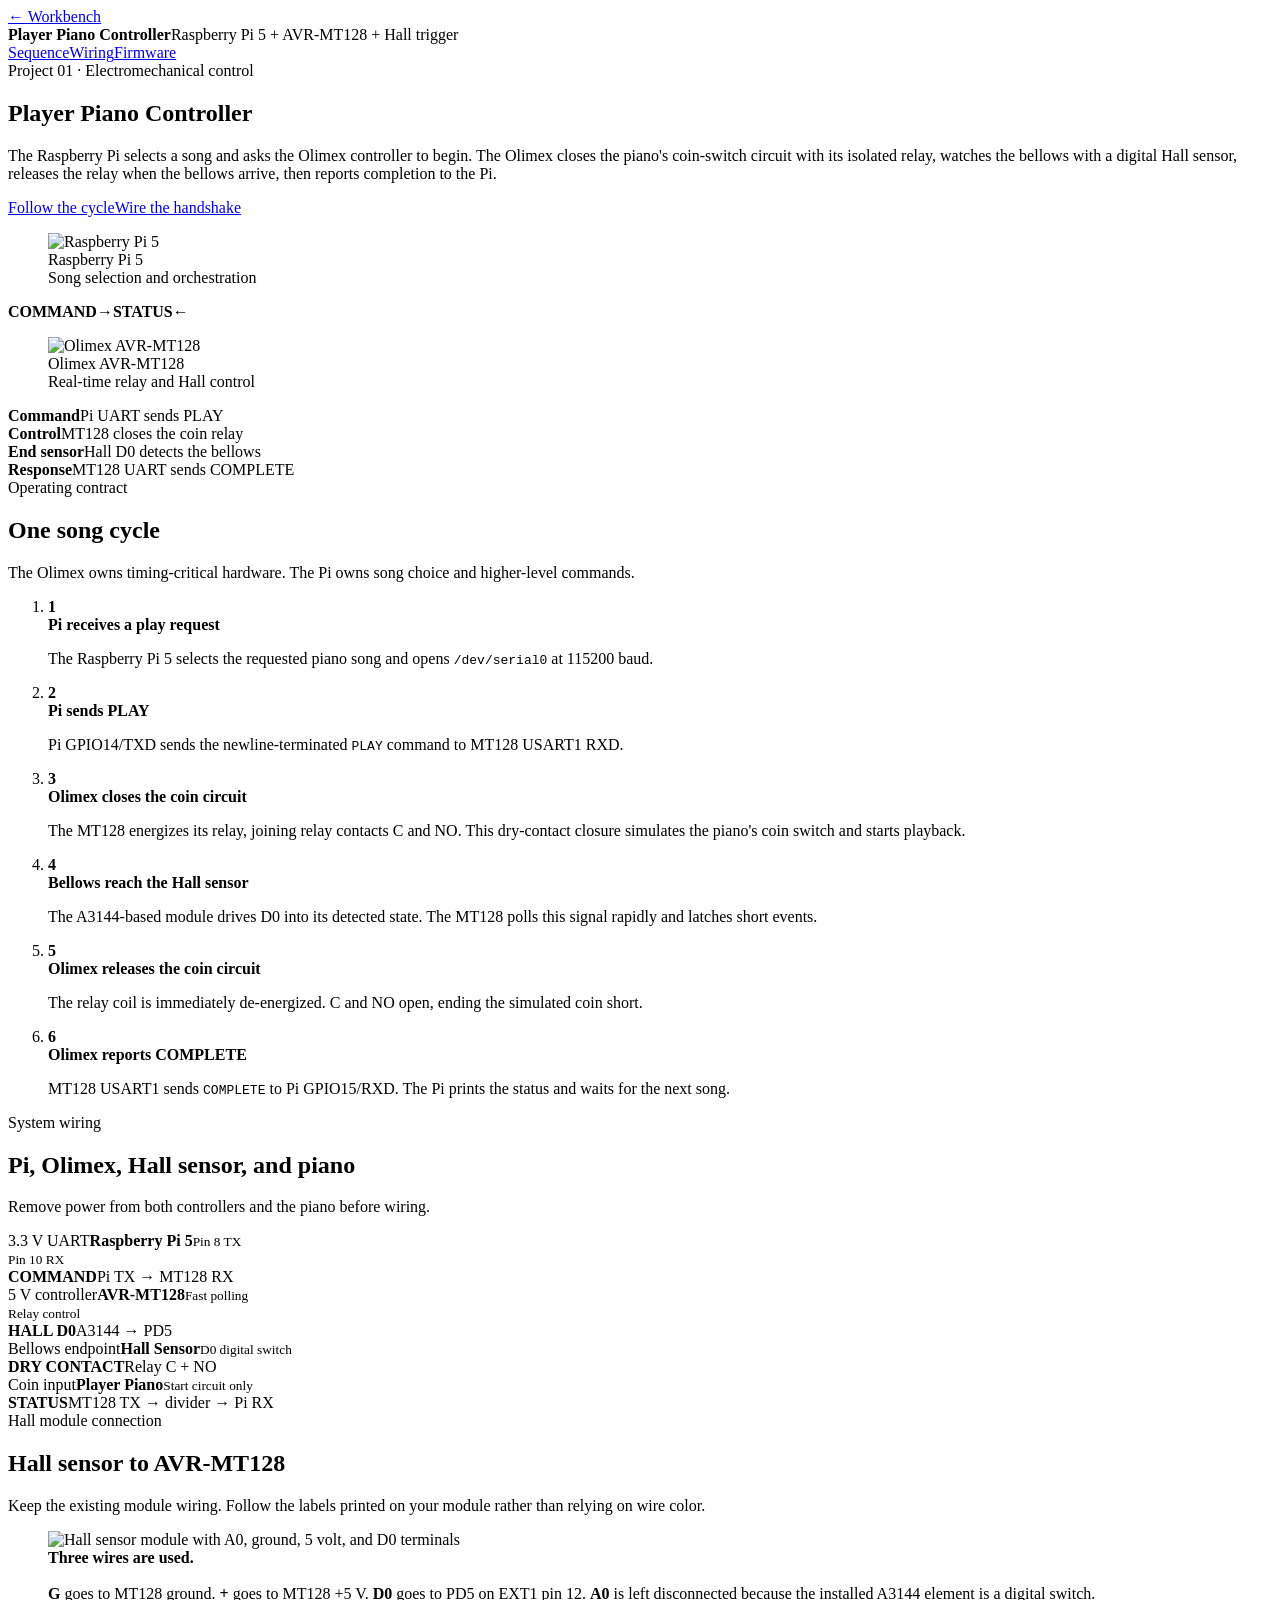
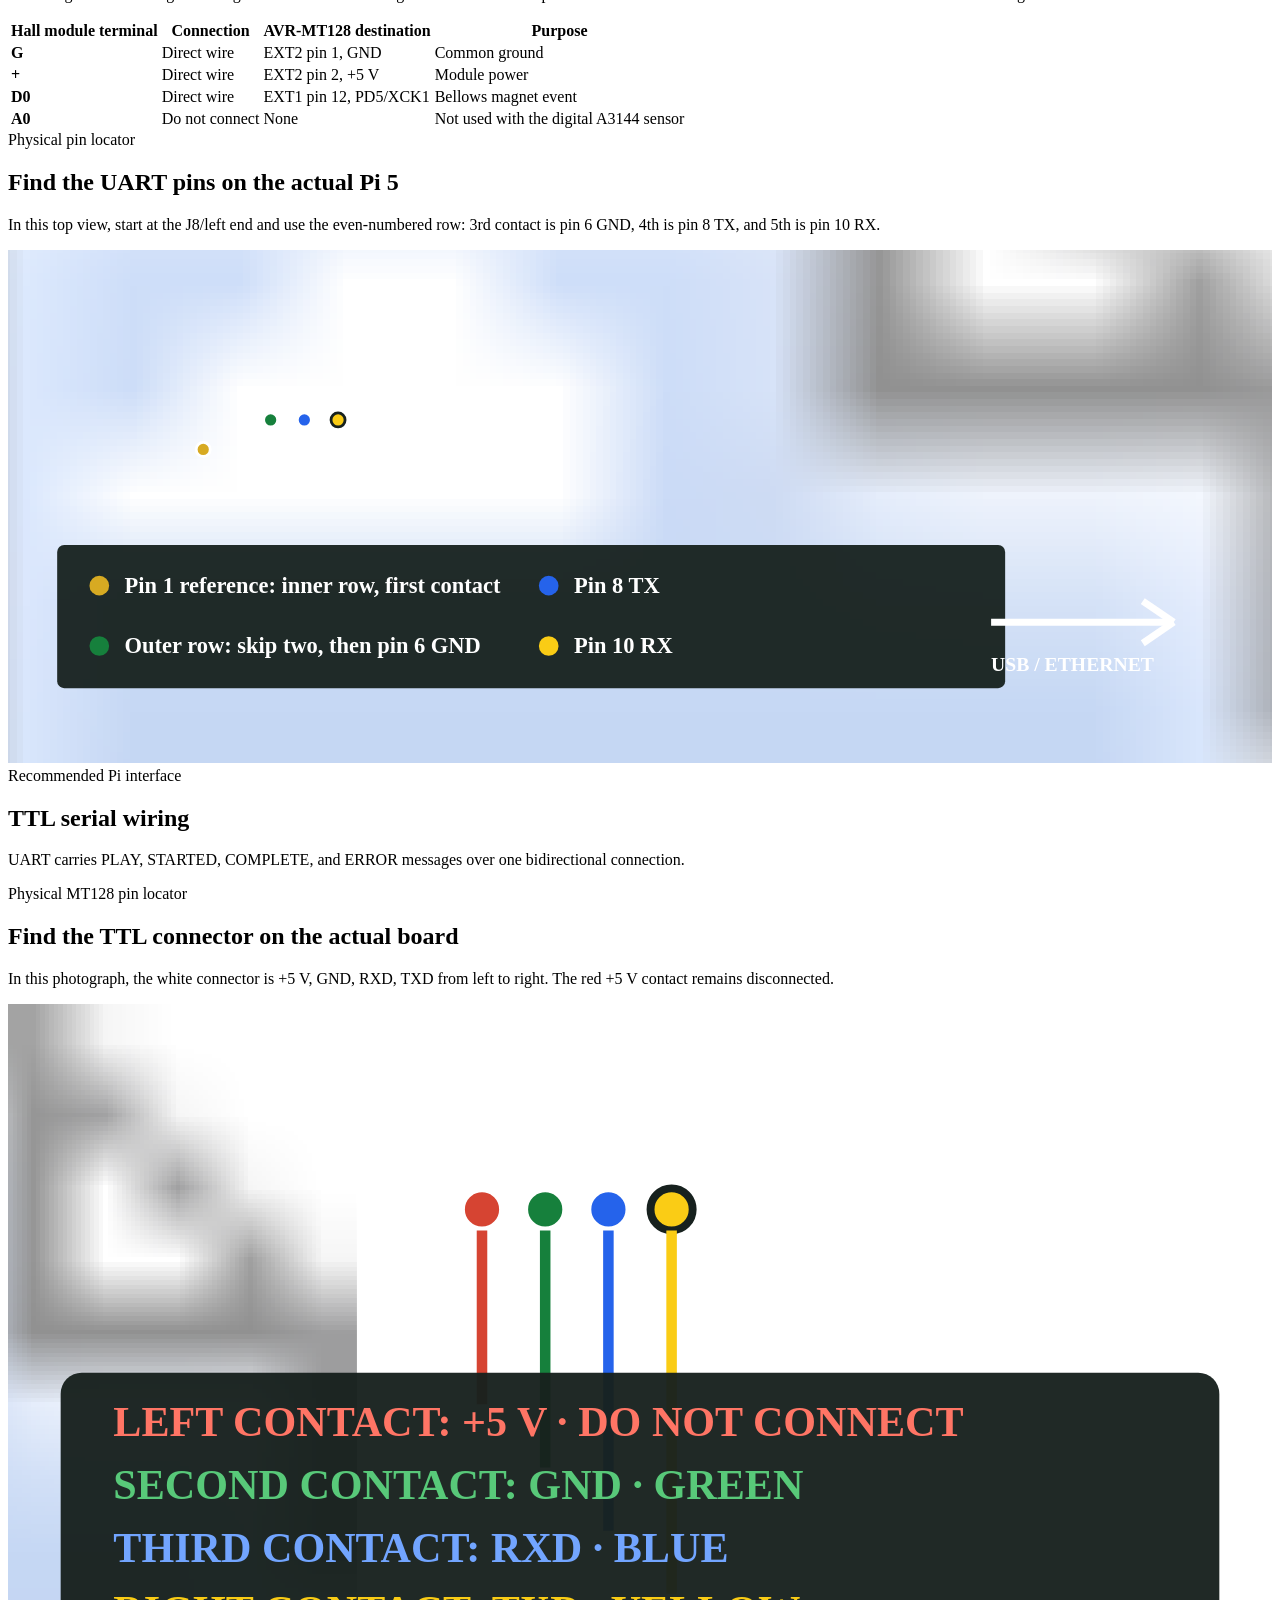
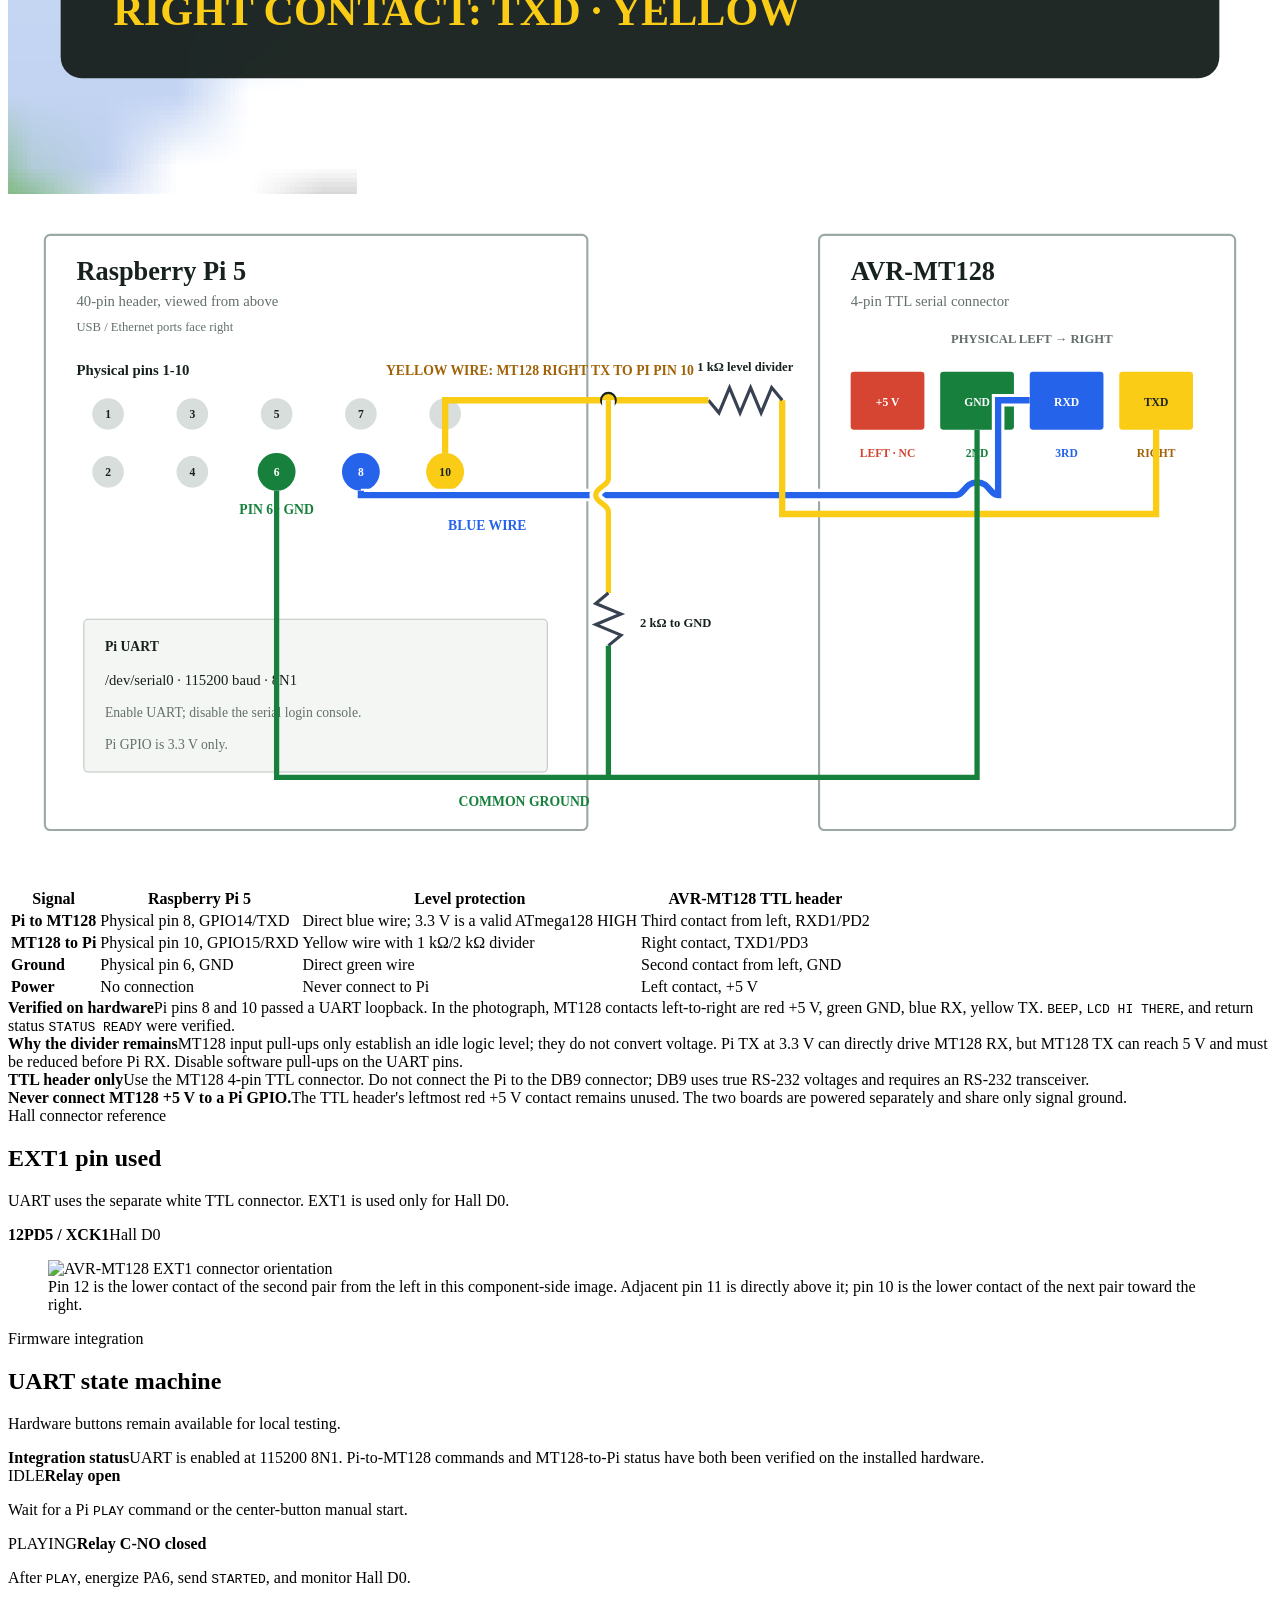
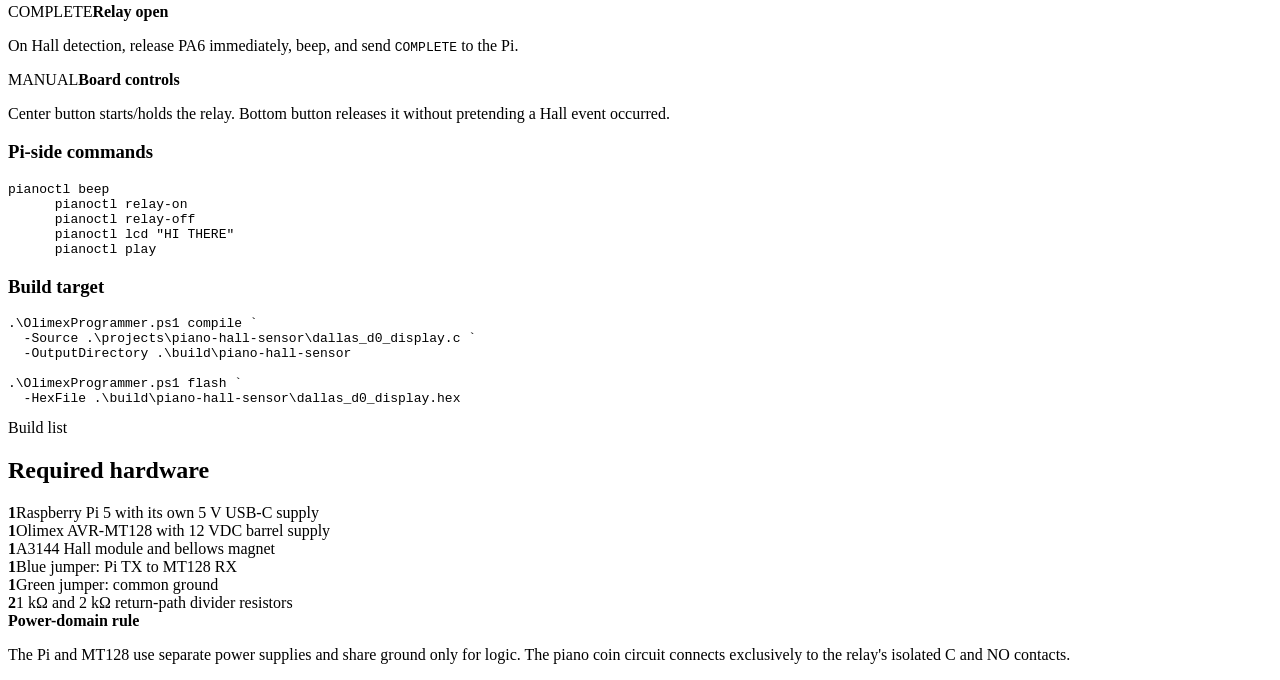
==== web-ide/static/projects/player-piano-controller.html @ 9b322528 "Initial player piano controller release" ====
<!doctype html>
<html lang="en">
<head>
  <meta charset="utf-8">
  <meta name="viewport" content="width=device-width, initial-scale=1">
  <title>Player Piano Controller</title>
  <link rel="stylesheet" href="/projects/project.css">
  <link rel="stylesheet" href="/projects/player-piano-controller.css">
</head>
<body>
  <header class="project-bar">
    <a href="/">&larr; Workbench</a>
    <div><strong>Player Piano Controller</strong><span>Raspberry Pi 5 + AVR-MT128 + Hall trigger</span></div>
    <nav><a href="#sequence">Sequence</a><a href="#wiring">Wiring</a><a href="#firmware">Firmware</a></nav>
  </header>

  <main>
    <section class="controller-hero">
      <div class="hero-copy">
        <span class="eyebrow">Project 01 &middot; Electromechanical control</span>
        <h1>Player Piano Controller</h1>
        <p>The Raspberry Pi selects a song and asks the Olimex controller to begin. The Olimex closes the piano's coin-switch circuit with its isolated relay, watches the bellows with a digital Hall sensor, releases the relay when the bellows arrive, then reports completion to the Pi.</p>
        <div class="hero-actions"><a href="#sequence">Follow the cycle</a><a href="#wiring">Wire the handshake</a></div>
      </div>
      <div class="hero-hardware">
        <figure><img src="/images/projects/piano-hall-sensor/raspberry-pi-5.png" alt="Raspberry Pi 5"><figcaption>Raspberry Pi 5<br><span>Song selection and orchestration</span></figcaption></figure>
        <div class="handoff"><b>COMMAND</b><span>&rarr;</span><b>STATUS</b><span>&larr;</span></div>
        <figure><img src="/images/avr-mt128-rear.jpg" alt="Olimex AVR-MT128"><figcaption>Olimex AVR-MT128<br><span>Real-time relay and Hall control</span></figcaption></figure>
      </div>
    </section>

    <section class="project-summary">
      <div><strong>Command</strong><span>Pi UART sends PLAY</span></div>
      <div><strong>Control</strong><span>MT128 closes the coin relay</span></div>
      <div><strong>End sensor</strong><span>Hall D0 detects the bellows</span></div>
      <div><strong>Response</strong><span>MT128 UART sends COMPLETE</span></div>
    </section>

    <section class="project-section" id="sequence">
      <div class="section-heading"><div><span class="eyebrow">Operating contract</span><h2>One song cycle</h2></div><p>The Olimex owns timing-critical hardware. The Pi owns song choice and higher-level commands.</p></div>
      <ol class="system-sequence">
        <li><b>1</b><div><strong>Pi receives a play request</strong><p>The Raspberry Pi 5 selects the requested piano song and opens <code>/dev/serial0</code> at 115200 baud.</p></div></li>
        <li><b>2</b><div><strong>Pi sends PLAY</strong><p>Pi GPIO14/TXD sends the newline-terminated <code>PLAY</code> command to MT128 USART1 RXD.</p></div></li>
        <li><b>3</b><div><strong>Olimex closes the coin circuit</strong><p>The MT128 energizes its relay, joining relay contacts C and NO. This dry-contact closure simulates the piano's coin switch and starts playback.</p></div></li>
        <li><b>4</b><div><strong>Bellows reach the Hall sensor</strong><p>The A3144-based module drives D0 into its detected state. The MT128 polls this signal rapidly and latches short events.</p></div></li>
        <li><b>5</b><div><strong>Olimex releases the coin circuit</strong><p>The relay coil is immediately de-energized. C and NO open, ending the simulated coin short.</p></div></li>
        <li><b>6</b><div><strong>Olimex reports COMPLETE</strong><p>MT128 USART1 sends <code>COMPLETE</code> to Pi GPIO15/RXD. The Pi prints the status and waits for the next song.</p></div></li>
      </ol>
    </section>

    <section class="project-section" id="wiring">
      <div class="section-heading"><div><span class="eyebrow">System wiring</span><h2>Pi, Olimex, Hall sensor, and piano</h2></div><p>Remove power from both controllers and the piano before wiring.</p></div>
      <div class="control-diagram" role="img" aria-label="Player piano controller signal flow">
        <div class="device pi"><span>3.3 V UART</span><strong>Raspberry Pi 5</strong><small>Pin 8 TX<br>Pin 10 RX</small></div>
        <div class="signal forward"><b>COMMAND</b><span>Pi TX &rarr; MT128 RX</span></div>
        <div class="device mt"><span>5 V controller</span><strong>AVR-MT128</strong><small>Fast polling<br>Relay control</small></div>
        <div class="signal sensor"><b>HALL D0</b><span>A3144 &rarr; PD5</span></div>
        <div class="device hall"><span>Bellows endpoint</span><strong>Hall Sensor</strong><small>D0 digital switch</small></div>
        <div class="signal relay"><b>DRY CONTACT</b><span>Relay C + NO</span></div>
        <div class="device piano"><span>Coin input</span><strong>Player Piano</strong><small>Start circuit only</small></div>
        <div class="signal return"><b>STATUS</b><span>MT128 TX &rarr; divider &rarr; Pi RX</span></div>
      </div>

      <div class="section-heading hall-wiring-heading"><div><span class="eyebrow">Hall module connection</span><h2>Hall sensor to AVR-MT128</h2></div><p>Keep the existing module wiring. Follow the labels printed on your module rather than relying on wire color.</p></div>
      <figure class="ext1-reference hall-reference">
        <img src="/images/ky-024.png" alt="Hall sensor module with A0, ground, 5 volt, and D0 terminals">
        <figcaption><strong>Three wires are used.</strong><br><br><b>G</b> goes to MT128 ground. <b>+</b> goes to MT128 +5 V. <b>D0</b> goes to PD5 on EXT1 pin 12. <b>A0</b> is left disconnected because the installed A3144 element is a digital switch.</figcaption>
      </figure>

      <div class="wiring-table hall-wiring-table">
        <table>
          <thead><tr><th>Hall module terminal</th><th>Connection</th><th>AVR-MT128 destination</th><th>Purpose</th></tr></thead>
          <tbody>
            <tr><td><strong>G</strong></td><td>Direct wire</td><td>EXT2 pin 1, GND</td><td>Common ground</td></tr>
            <tr><td><strong>+</strong></td><td>Direct wire</td><td>EXT2 pin 2, +5 V</td><td>Module power</td></tr>
            <tr><td><strong>D0</strong></td><td>Direct wire</td><td>EXT1 pin 12, PD5/XCK1</td><td>Bellows magnet event</td></tr>
            <tr><td><strong>A0</strong></td><td>Do not connect</td><td>None</td><td>Not used with the digital A3144 sensor</td></tr>
          </tbody>
        </table>
      </div>

      <div class="section-heading"><div><span class="eyebrow">Physical pin locator</span><h2>Find the UART pins on the actual Pi 5</h2></div><p>In this top view, start at the J8/left end and use the even-numbered row: 3rd contact is pin 6 GND, 4th is pin 8 TX, and 5th is pin 10 RX.</p></div>
      <div class="schematic-wrap pi-photo-locator">
        <svg viewBox="330 245 900 365" role="img" aria-label="Raspberry Pi 5 photograph with physical GPIO pins 1, 6, 8, and 10 marked">
          <image href="/images/projects/piano-hall-sensor/raspberry-pi-5.png" x="0" y="0" width="1517" height="1215"/>

          <circle cx="469" cy="387" r="5" fill="#d7aa22" stroke="#fff" stroke-width="2"/>
          <circle cx="517" cy="366" r="5" fill="#16803c" stroke="#fff" stroke-width="2"/>
          <circle cx="541" cy="366" r="5" fill="#2563eb" stroke="#fff" stroke-width="2"/>
          <circle cx="565" cy="366" r="5" fill="#facc15" stroke="#17211e" stroke-width="2"/>

          <rect x="365" y="455" width="675" height="102" rx="5" fill="#17211e" fill-opacity=".95"/>
          <circle cx="395" cy="484" r="7" fill="#d7aa22"/><text x="413" y="489" font-size="16" font-weight="700" fill="#fff">Pin 1 reference: inner row, first contact</text>
          <circle cx="395" cy="527" r="7" fill="#16803c"/><text x="413" y="532" font-size="16" font-weight="700" fill="#fff">Outer row: skip two, then pin 6 GND</text>
          <circle cx="715" cy="484" r="7" fill="#2563eb"/><text x="733" y="489" font-size="16" font-weight="700" fill="#fff">Pin 8 TX</text>
          <circle cx="715" cy="527" r="7" fill="#facc15"/><text x="733" y="532" font-size="16" font-weight="700" fill="#fff">Pin 10 RX</text>
          <path d="M1030 510 L1160 510" stroke="#fff" stroke-width="5"/>
          <path d="M1160 510 L1138 495 M1160 510 L1138 525" stroke="#fff" stroke-width="5"/>
          <text x="1030" y="545" font-size="14" font-weight="700" fill="#fff">USB / ETHERNET</text>
        </svg>
      </div>

      <div class="section-heading"><div><span class="eyebrow">Recommended Pi interface</span><h2>TTL serial wiring</h2></div><p>UART carries PLAY, STARTED, COMPLETE, and ERROR messages over one bidirectional connection.</p></div>
      <div class="section-heading"><div><span class="eyebrow">Physical MT128 pin locator</span><h2>Find the TTL connector on the actual board</h2></div><p>In this photograph, the white connector is +5 V, GND, RXD, TXD from left to right. The red +5 V contact remains disconnected.</p></div>
      <div class="schematic-wrap mt128-photo-locator">
        <svg viewBox="300 0 240 150" role="img" aria-label="AVR-MT128 photograph with TTL contacts TXD, GND, RXD, and unused 5 volts marked left to right">
          <image href="/images/avr-mt128-rear.jpg" x="0" y="0" width="540" height="220"/>
          <rect x="370" y="24" width="76" height="34" rx="3" fill="none" stroke="#fff" stroke-width="2"/>

          <circle cx="390" cy="39" r="4" fill="#d64432" stroke="#fff" stroke-width="1.5"/>
          <circle cx="402" cy="39" r="4" fill="#16803c" stroke="#fff" stroke-width="1.5"/>
          <circle cx="414" cy="39" r="4" fill="#2563eb" stroke="#fff" stroke-width="1.5"/>
          <circle cx="426" cy="39" r="4" fill="#facc15" stroke="#17211e" stroke-width="1.5"/>

          <path d="M390 43 L390 76" stroke="#d64432" stroke-width="2"/>
          <path d="M402 43 L402 88" stroke="#16803c" stroke-width="2"/>
          <path d="M414 43 L414 100" stroke="#2563eb" stroke-width="2"/>
          <path d="M426 43 L426 112" stroke="#facc15" stroke-width="2"/>

          <rect x="310" y="70" width="220" height="58" rx="4" fill="#17211e" fill-opacity=".96"/>
          <text x="320" y="82" font-size="8" font-weight="700" fill="#ff7565">LEFT CONTACT: +5 V &middot; DO NOT CONNECT</text>
          <text x="320" y="94" font-size="8" font-weight="700" fill="#58c979">SECOND CONTACT: GND &middot; GREEN</text>
          <text x="320" y="106" font-size="8" font-weight="700" fill="#72a5ff">THIRD CONTACT: RXD &middot; BLUE</text>
          <text x="320" y="118" font-size="8" font-weight="700" fill="#facc15">RIGHT CONTACT: TXD &middot; YELLOW</text>
          <text x="478" y="62" font-size="8" font-weight="700" fill="#fff">ICSP &rarr;</text>
        </svg>
      </div>
      <div class="schematic-wrap ttl-schematic">
        <svg viewBox="0 0 1200 650" role="img" aria-label="Raspberry Pi 5 GPIO header wired to AVR-MT128 TTL serial connector">
          <rect x="35" y="35" width="515" height="565" rx="5" fill="#fff" stroke="#9ca9a2" stroke-width="2"/>
          <text x="65" y="78" font-size="25" font-weight="700" fill="#17211e">Raspberry Pi 5</text>
          <text x="65" y="103" font-size="14" fill="#64706a">40-pin header, viewed from above</text>
          <text x="65" y="126" font-size="12" fill="#64706a">USB / Ethernet ports face right</text>

          <text x="65" y="168" font-size="14" font-weight="700" fill="#17211e">Physical pins 1-10</text>
          <g font-size="11" text-anchor="middle" font-weight="700">
            <circle cx="95" cy="205" r="15" fill="#d8dedb"/><text x="95" y="209" fill="#17211e">1</text>
            <circle cx="175" cy="205" r="15" fill="#d8dedb"/><text x="175" y="209" fill="#17211e">3</text>
            <circle cx="255" cy="205" r="15" fill="#d8dedb"/><text x="255" y="209" fill="#17211e">5</text>
            <circle cx="335" cy="205" r="15" fill="#d8dedb"/><text x="335" y="209" fill="#17211e">7</text>
            <circle cx="415" cy="205" r="15" fill="#d8dedb"/><text x="415" y="209" fill="#17211e">9</text>
            <circle cx="95" cy="260" r="15" fill="#d8dedb"/><text x="95" y="264" fill="#17211e">2</text>
            <circle cx="175" cy="260" r="15" fill="#d8dedb"/><text x="175" y="264" fill="#17211e">4</text>
            <circle cx="255" cy="260" r="18" fill="#16803c"/><text x="255" y="264" fill="#fff">6</text>
            <circle cx="335" cy="260" r="18" fill="#2563eb"/><text x="335" y="264" fill="#fff">8</text>
            <circle cx="415" cy="260" r="18" fill="#facc15"/><text x="415" y="264" fill="#17211e">10</text>
          </g>
          <text x="255" y="300" text-anchor="middle" font-size="13" font-weight="700" fill="#16803c">PIN 6 &middot; GND</text>
          <rect x="72" y="400" width="440" height="145" rx="4" fill="#f4f6f4" stroke="#bdc5bf"/>
          <text x="92" y="430" font-size="13" font-weight="700" fill="#17211e">Pi UART</text>
          <text x="92" y="462" font-size="14" fill="#17211e">/dev/serial0 &middot; 115200 baud &middot; 8N1</text>
          <text x="92" y="493" font-size="13" fill="#64706a">Enable UART; disable the serial login console.</text>
          <text x="92" y="523" font-size="13" fill="#64706a">Pi GPIO is 3.3 V only.</text>

          <rect x="770" y="35" width="395" height="565" rx="5" fill="#fff" stroke="#9ca9a2" stroke-width="2"/>
          <text x="800" y="78" font-size="25" font-weight="700" fill="#17211e">AVR-MT128</text>
          <text x="800" y="103" font-size="14" fill="#64706a">4-pin TTL serial connector</text>
          <text x="972" y="138" text-anchor="middle" font-size="12" font-weight="700" fill="#64706a">PHYSICAL LEFT &rarr; RIGHT</text>
          <g font-size="11" font-weight="700" text-anchor="middle">
            <rect x="800" y="165" width="70" height="55" rx="3" fill="#d64432"/><text x="835" y="197" fill="#fff">+5 V</text>
            <rect x="885" y="165" width="70" height="55" rx="3" fill="#16803c"/><text x="920" y="197" fill="#fff">GND</text>
            <rect x="970" y="165" width="70" height="55" rx="3" fill="#2563eb"/><text x="1005" y="197" fill="#fff">RXD</text>
            <rect x="1055" y="165" width="70" height="55" rx="3" fill="#facc15"/><text x="1090" y="197" fill="#17211e">TXD</text>
            <text x="835" y="246" fill="#d64432">LEFT &middot; NC</text>
            <text x="920" y="246" fill="#16803c">2ND</text>
            <text x="1005" y="246" fill="#2563eb">3RD</text>
            <text x="1090" y="246" fill="#a16207">RIGHT</text>
          </g>

          <path d="M335 278 L335 282 L900 282 C908 282 908 270 920 270 C932 270 932 282 940 282 L940 192 L970 192" fill="none" stroke="#fff" stroke-width="12"/>
          <path d="M335 278 L335 282 L900 282 C908 282 908 270 920 270 C932 270 932 282 940 282 L940 192 L970 192" fill="none" stroke="#2563eb" stroke-width="6"/>
          <text x="455" y="315" text-anchor="middle" font-size="13" font-weight="700" fill="#2563eb">BLUE WIRE</text>

          <path d="M1090 220 L1090 300 L735 300 L735 192" fill="none" stroke="#facc15" stroke-width="6"/>
          <polyline points="735,192 725,180 715,204 705,180 695,204 685,180 675,204 665,192" fill="none" stroke="#374151" stroke-width="3"/>
          <path d="M665 192 L415 192 L415 242" fill="none" stroke="#facc15" stroke-width="6"/>
          <text x="700" y="164" text-anchor="middle" font-size="12" font-weight="700" fill="#17211e">1 k&Omega; level divider</text>
          <text x="505" y="168" text-anchor="middle" font-size="13" font-weight="700" fill="#a16207">YELLOW WIRE: MT128 RIGHT TX TO PI PIN 10</text>
          <circle cx="570" cy="192" r="7" fill="#facc15" stroke="#17211e" stroke-width="2"/>

          <path d="M570 192 L570 266 C570 274 558 274 558 282 C558 290 570 290 570 298 L570 375" fill="none" stroke="#fff" stroke-width="12"/>
          <path d="M570 192 L570 266 C570 274 558 274 558 282 C558 290 570 290 570 298 L570 375" fill="none" stroke="#facc15" stroke-width="5"/>
          <polyline points="570,375 558,385 582,395 558,405 582,415 570,425" fill="none" stroke="#374151" stroke-width="3"/>
          <path d="M570 425 L570 550" fill="none" stroke="#16803c" stroke-width="5"/>
          <text x="600" y="407" font-size="12" font-weight="700" fill="#17211e">2 k&Omega; to GND</text>

          <path d="M255 278 L255 550 L920 550 L920 220" fill="none" stroke="#16803c" stroke-width="5"/>
          <text x="490" y="577" text-anchor="middle" font-size="13" font-weight="700" fill="#16803c">COMMON GROUND</text>
        </svg>
      </div>
      <div class="wiring-table">
        <table>
          <thead><tr><th>Signal</th><th>Raspberry Pi 5</th><th>Level protection</th><th>AVR-MT128 TTL header</th></tr></thead>
          <tbody>
            <tr><td><strong>Pi to MT128</strong></td><td>Physical pin 8, GPIO14/TXD</td><td>Direct blue wire; 3.3 V is a valid ATmega128 HIGH</td><td>Third contact from left, RXD1/PD2</td></tr>
            <tr><td><strong>MT128 to Pi</strong></td><td>Physical pin 10, GPIO15/RXD</td><td>Yellow wire with 1 k&Omega;/2 k&Omega; divider</td><td>Right contact, TXD1/PD3</td></tr>
            <tr><td><strong>Ground</strong></td><td>Physical pin 6, GND</td><td>Direct green wire</td><td>Second contact from left, GND</td></tr>
            <tr><td><strong>Power</strong></td><td>No connection</td><td>Never connect to Pi</td><td>Left contact, +5 V</td></tr>
          </tbody>
        </table>
      </div>
      <div class="safety-band"><strong>Verified on hardware</strong><span>Pi pins 8 and 10 passed a UART loopback. In the photograph, MT128 contacts left-to-right are red +5 V, green GND, blue RX, yellow TX. <code>BEEP</code>, <code>LCD HI THERE</code>, and return status <code>STATUS READY</code> were verified.</span></div>
      <div class="safety-band"><strong>Why the divider remains</strong><span>MT128 input pull-ups only establish an idle logic level; they do not convert voltage. Pi TX at 3.3 V can directly drive MT128 RX, but MT128 TX can reach 5 V and must be reduced before Pi RX. Disable software pull-ups on the UART pins.</span></div>
      <div class="safety-band"><strong>TTL header only</strong><span>Use the MT128 4-pin TTL connector. Do not connect the Pi to the DB9 connector; DB9 uses true RS-232 voltages and requires an RS-232 transceiver.</span></div>

      <div class="safety-band"><strong>Never connect MT128 +5 V to a Pi GPIO.</strong><span>The TTL header's leftmost red +5 V contact remains unused. The two boards are powered separately and share only signal ground.</span></div>
    </section>

    <section class="project-section pin-reference">
      <div class="section-heading"><div><span class="eyebrow">Hall connector reference</span><h2>EXT1 pin used</h2></div><p>UART uses the separate white TTL connector. EXT1 is used only for Hall D0.</p></div>
      <div class="pin-strip">
        <div><b>12</b><strong>PD5 / XCK1</strong><span>Hall D0</span></div>
      </div>
      <figure class="ext1-reference"><img src="/images/projects/piano-hall-sensor/ext1-pin-12.webp?v=3" alt="AVR-MT128 EXT1 connector orientation"><figcaption>Pin 12 is the lower contact of the second pair from the left in this component-side image. Adjacent pin 11 is directly above it; pin 10 is the lower contact of the next pair toward the right.</figcaption></figure>
    </section>

    <section class="project-section" id="firmware">
      <div class="section-heading"><div><span class="eyebrow">Firmware integration</span><h2>UART state machine</h2></div><p>Hardware buttons remain available for local testing.</p></div>
      <div class="safety-band"><strong>Integration status</strong><span>UART is enabled at 115200 8N1. Pi-to-MT128 commands and MT128-to-Pi status have both been verified on the installed hardware.</span></div>
      <div class="state-grid">
        <article><span>IDLE</span><strong>Relay open</strong><p>Wait for a Pi <code>PLAY</code> command or the center-button manual start.</p></article>
        <article><span>PLAYING</span><strong>Relay C-NO closed</strong><p>After <code>PLAY</code>, energize PA6, send <code>STARTED</code>, and monitor Hall D0.</p></article>
        <article><span>COMPLETE</span><strong>Relay open</strong><p>On Hall detection, release PA6 immediately, beep, and send <code>COMPLETE</code> to the Pi.</p></article>
        <article><span>MANUAL</span><strong>Board controls</strong><p>Center button starts/holds the relay. Bottom button releases it without pretending a Hall event occurred.</p></article>
      </div>
      <div class="protocol-code">
        <div><h3>Pi-side commands</h3><pre><code>pianoctl beep
      pianoctl relay-on
      pianoctl relay-off
      pianoctl lcd "HI THERE"
      pianoctl play</code></pre></div>
        <div><h3>Build target</h3><pre><code>.\OlimexProgrammer.ps1 compile `
  -Source .\projects\piano-hall-sensor\dallas_d0_display.c `
  -OutputDirectory .\build\piano-hall-sensor

.\OlimexProgrammer.ps1 flash `
  -HexFile .\build\piano-hall-sensor\dallas_d0_display.hex</code></pre></div>
      </div>
    </section>

    <section class="project-section parts-section">
      <div class="section-heading"><div><span class="eyebrow">Build list</span><h2>Required hardware</h2></div></div>
      <div class="parts-grid">
        <article><b>1</b><span>Raspberry Pi 5 with its own 5 V USB-C supply</span></article>
        <article><b>1</b><span>Olimex AVR-MT128 with 12 VDC barrel supply</span></article>
        <article><b>1</b><span>A3144 Hall module and bellows magnet</span></article>
        <article><b>1</b><span>Blue jumper: Pi TX to MT128 RX</span></article>
        <article><b>1</b><span>Green jumper: common ground</span></article>
        <article><b>2</b><span>1 k&Omega; and 2 k&Omega; return-path divider resistors</span></article>
      </div>
    </section>

    <section class="project-caution"><strong>Power-domain rule</strong><p>The Pi and MT128 use separate power supplies and share ground only for logic. The piano coin circuit connects exclusively to the relay's isolated C and NO contacts.</p></section>
  </main>
</body>
</html>
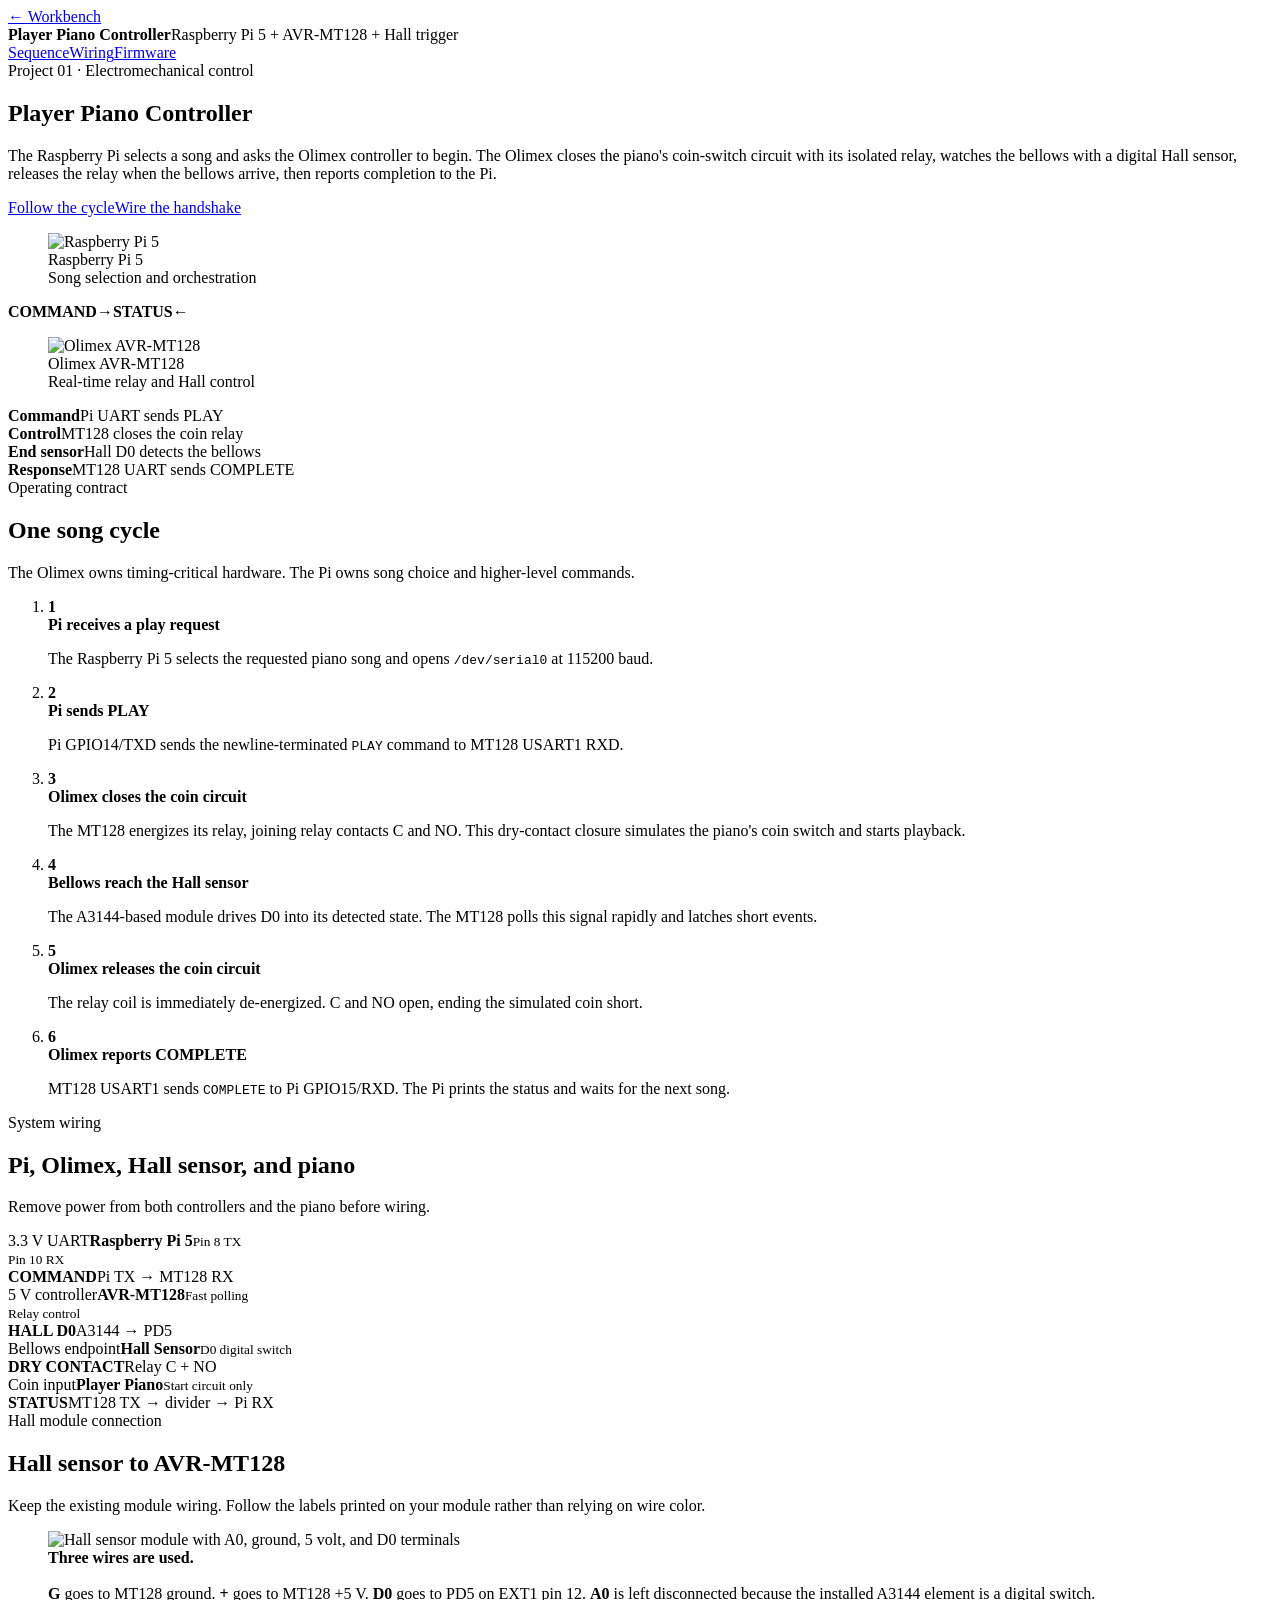
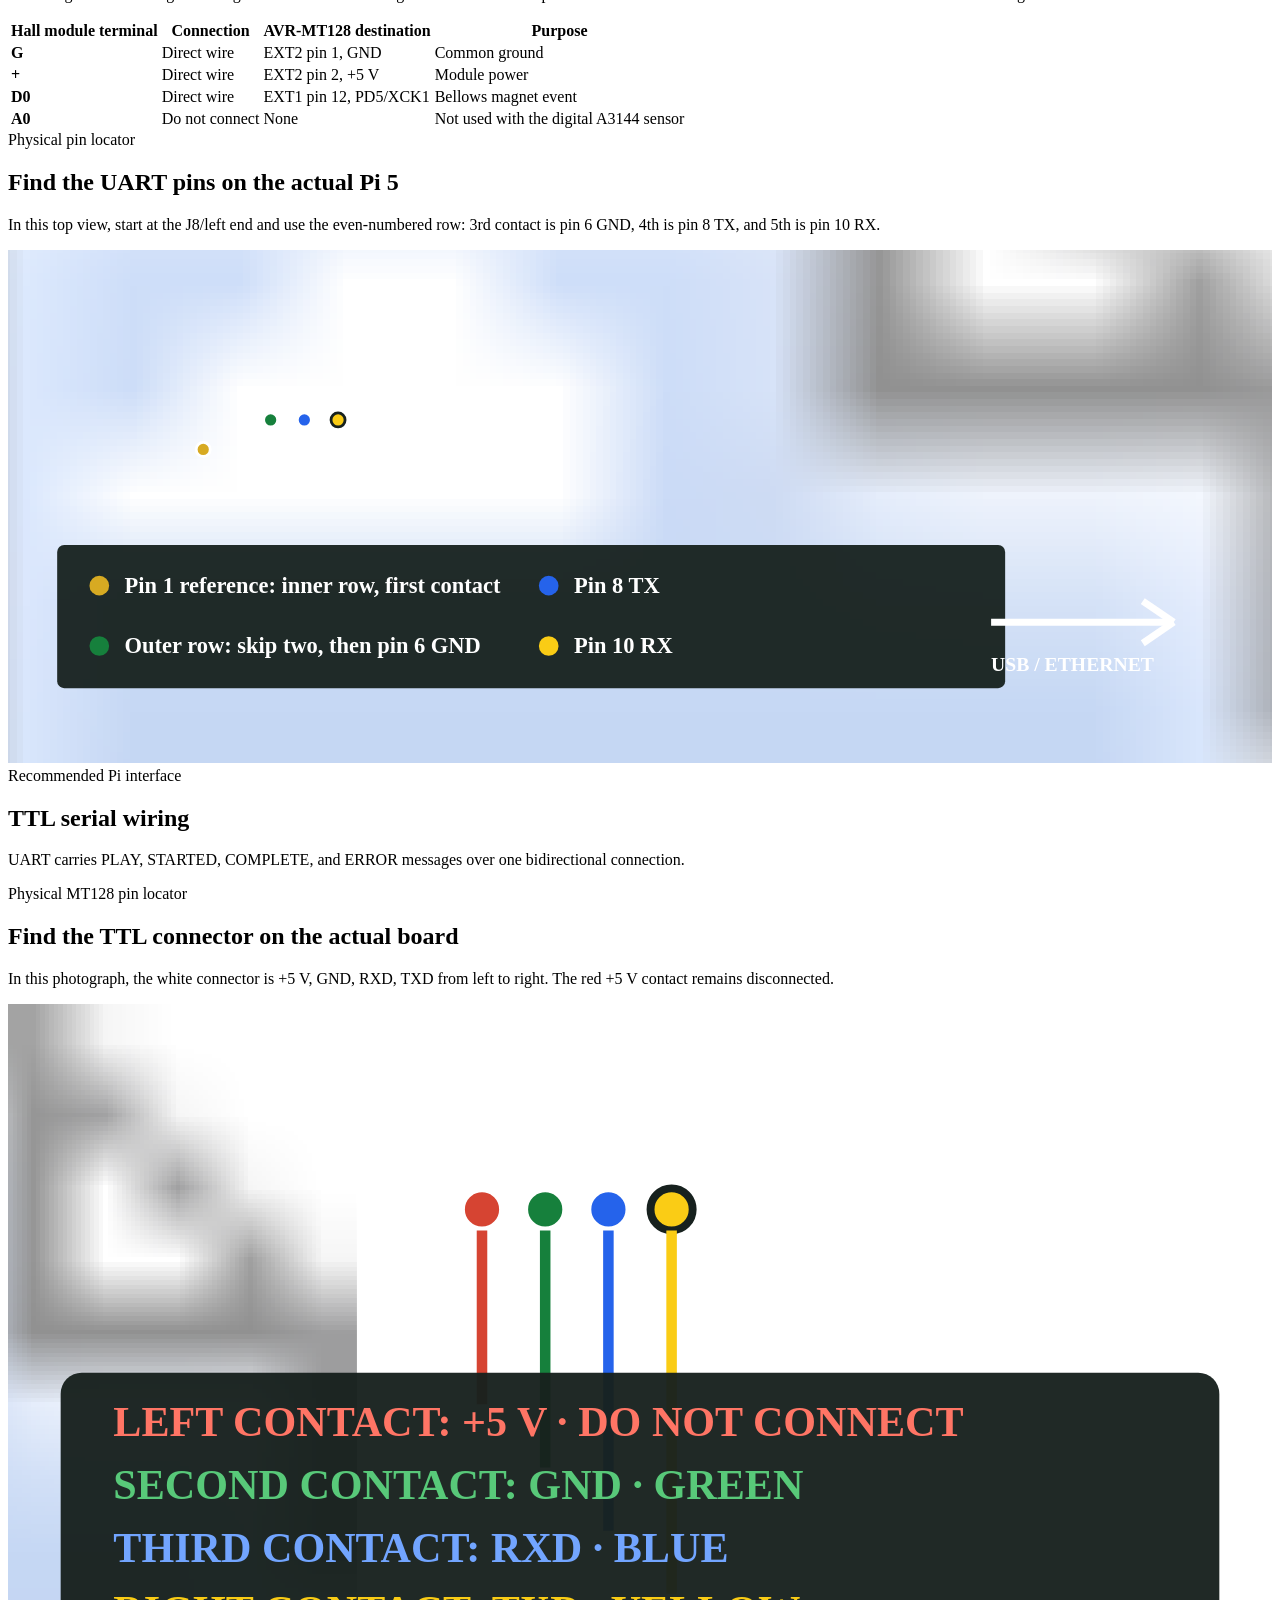
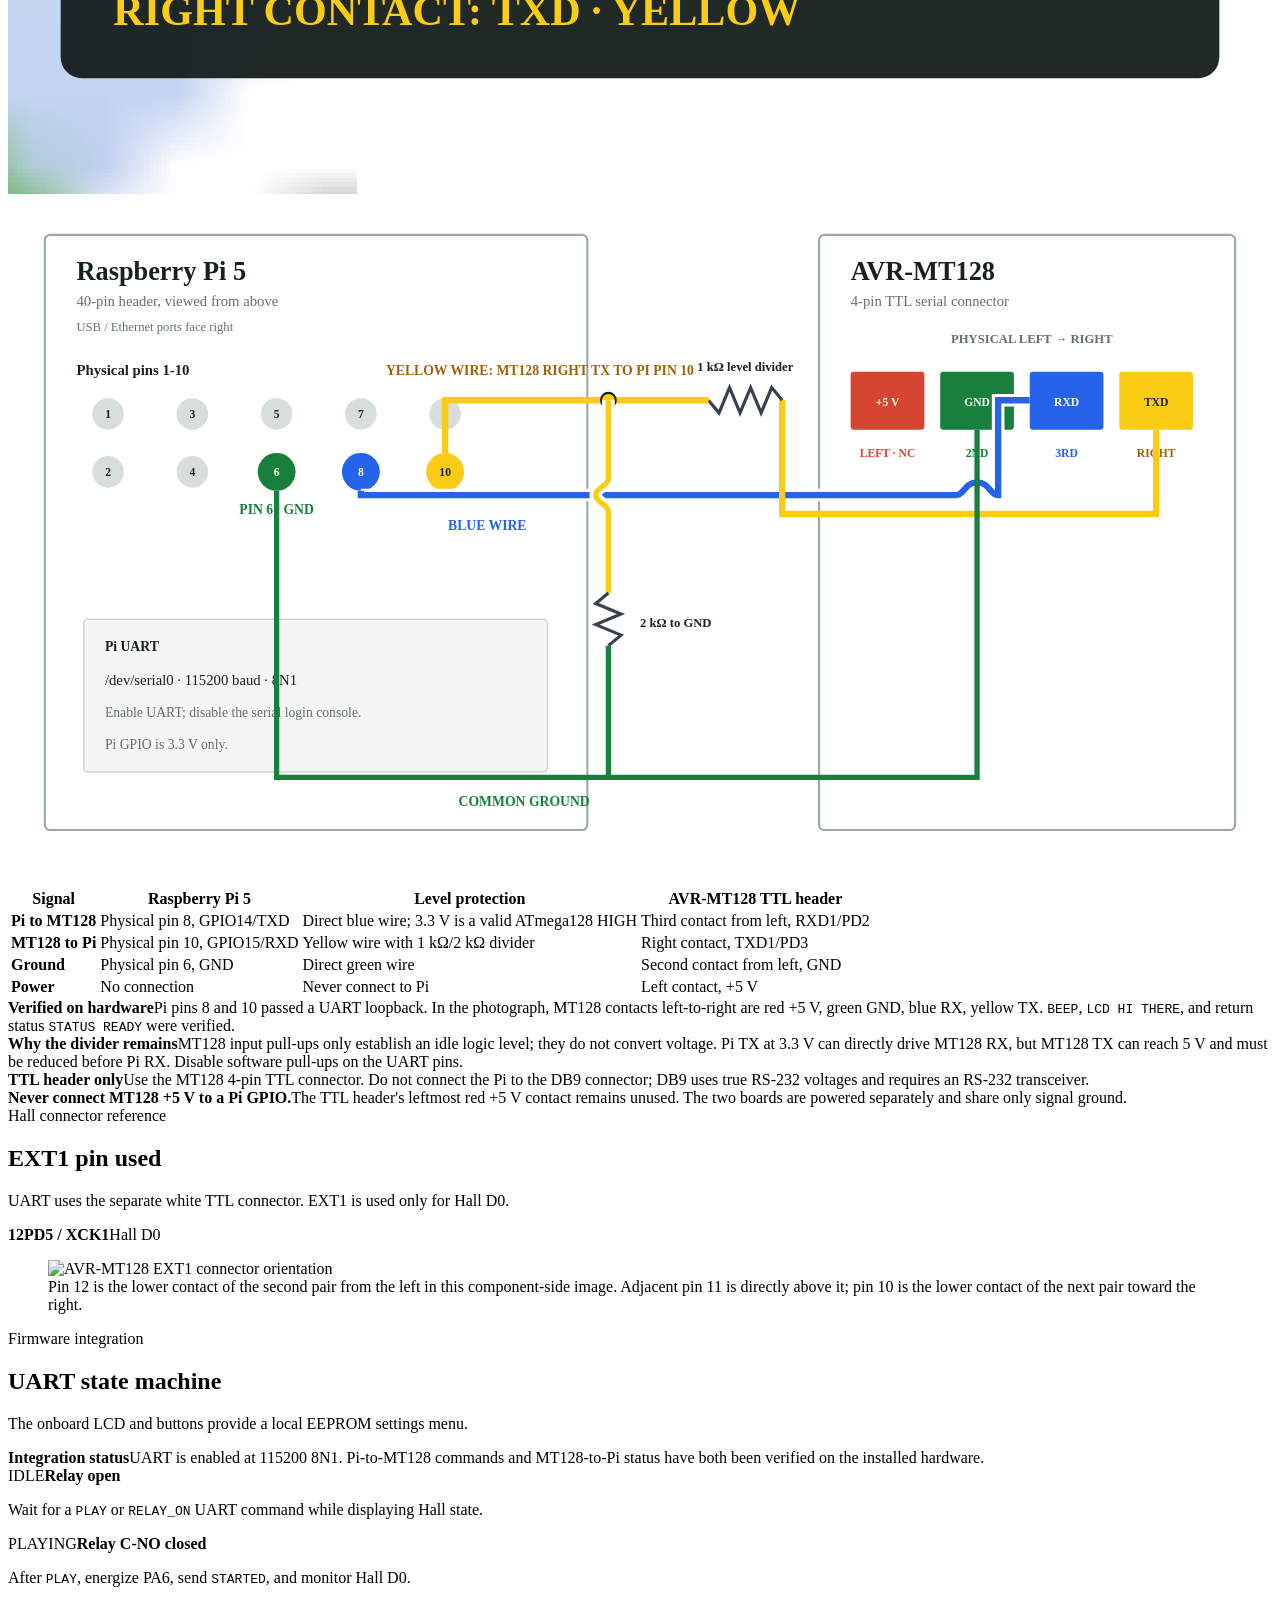
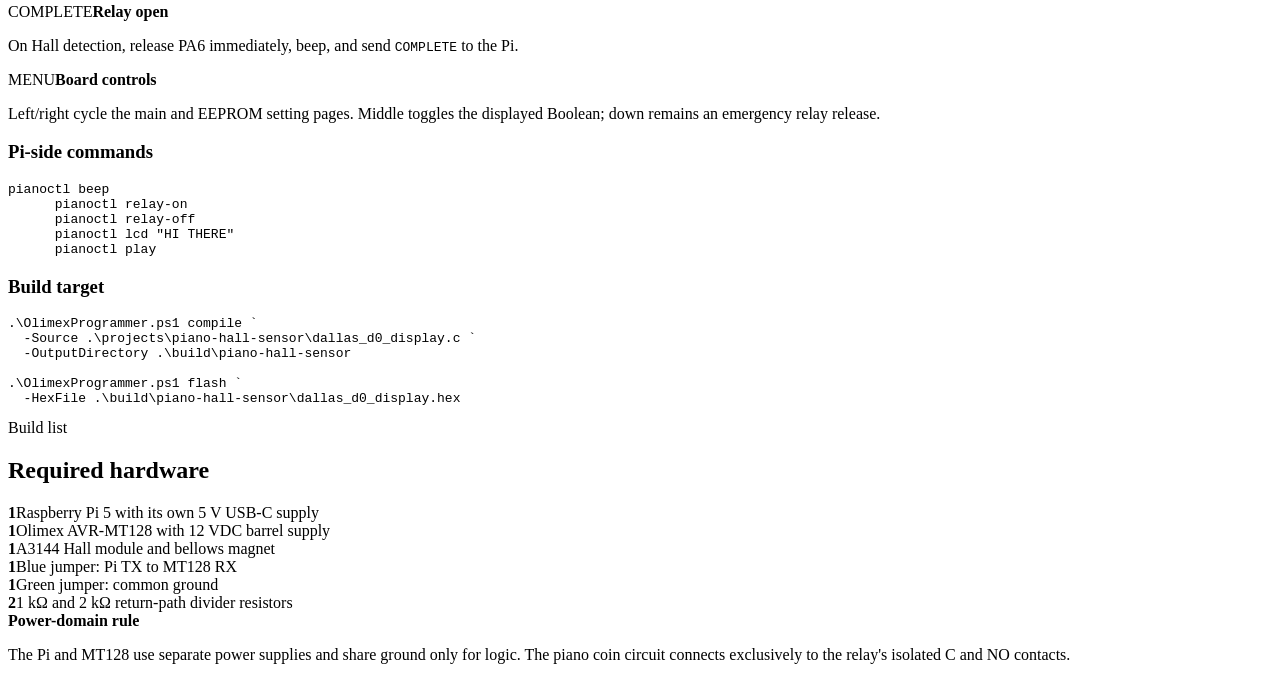
==== commit 2e205950: "Add MT128 LCD settings menu" ====
--- a/web-ide/static/projects/player-piano-controller.html
+++ b/web-ide/static/projects/player-piano-controller.html
@@ -215,13 +215,13 @@
     </section>
 
     <section class="project-section" id="firmware">
-      <div class="section-heading"><div><span class="eyebrow">Firmware integration</span><h2>UART state machine</h2></div><p>Hardware buttons remain available for local testing.</p></div>
+      <div class="section-heading"><div><span class="eyebrow">Firmware integration</span><h2>UART state machine</h2></div><p>The onboard LCD and buttons provide a local EEPROM settings menu.</p></div>
       <div class="safety-band"><strong>Integration status</strong><span>UART is enabled at 115200 8N1. Pi-to-MT128 commands and MT128-to-Pi status have both been verified on the installed hardware.</span></div>
       <div class="state-grid">
-        <article><span>IDLE</span><strong>Relay open</strong><p>Wait for a Pi <code>PLAY</code> command or the center-button manual start.</p></article>
+        <article><span>IDLE</span><strong>Relay open</strong><p>Wait for a <code>PLAY</code> or <code>RELAY_ON</code> UART command while displaying Hall state.</p></article>
         <article><span>PLAYING</span><strong>Relay C-NO closed</strong><p>After <code>PLAY</code>, energize PA6, send <code>STARTED</code>, and monitor Hall D0.</p></article>
         <article><span>COMPLETE</span><strong>Relay open</strong><p>On Hall detection, release PA6 immediately, beep, and send <code>COMPLETE</code> to the Pi.</p></article>
-        <article><span>MANUAL</span><strong>Board controls</strong><p>Center button starts/holds the relay. Bottom button releases it without pretending a Hall event occurred.</p></article>
+        <article><span>MENU</span><strong>Board controls</strong><p>Left/right cycle the main and EEPROM setting pages. Middle toggles the displayed Boolean; down remains an emergency relay release.</p></article>
       </div>
       <div class="protocol-code">
         <div><h3>Pi-side commands</h3><pre><code>pianoctl beep
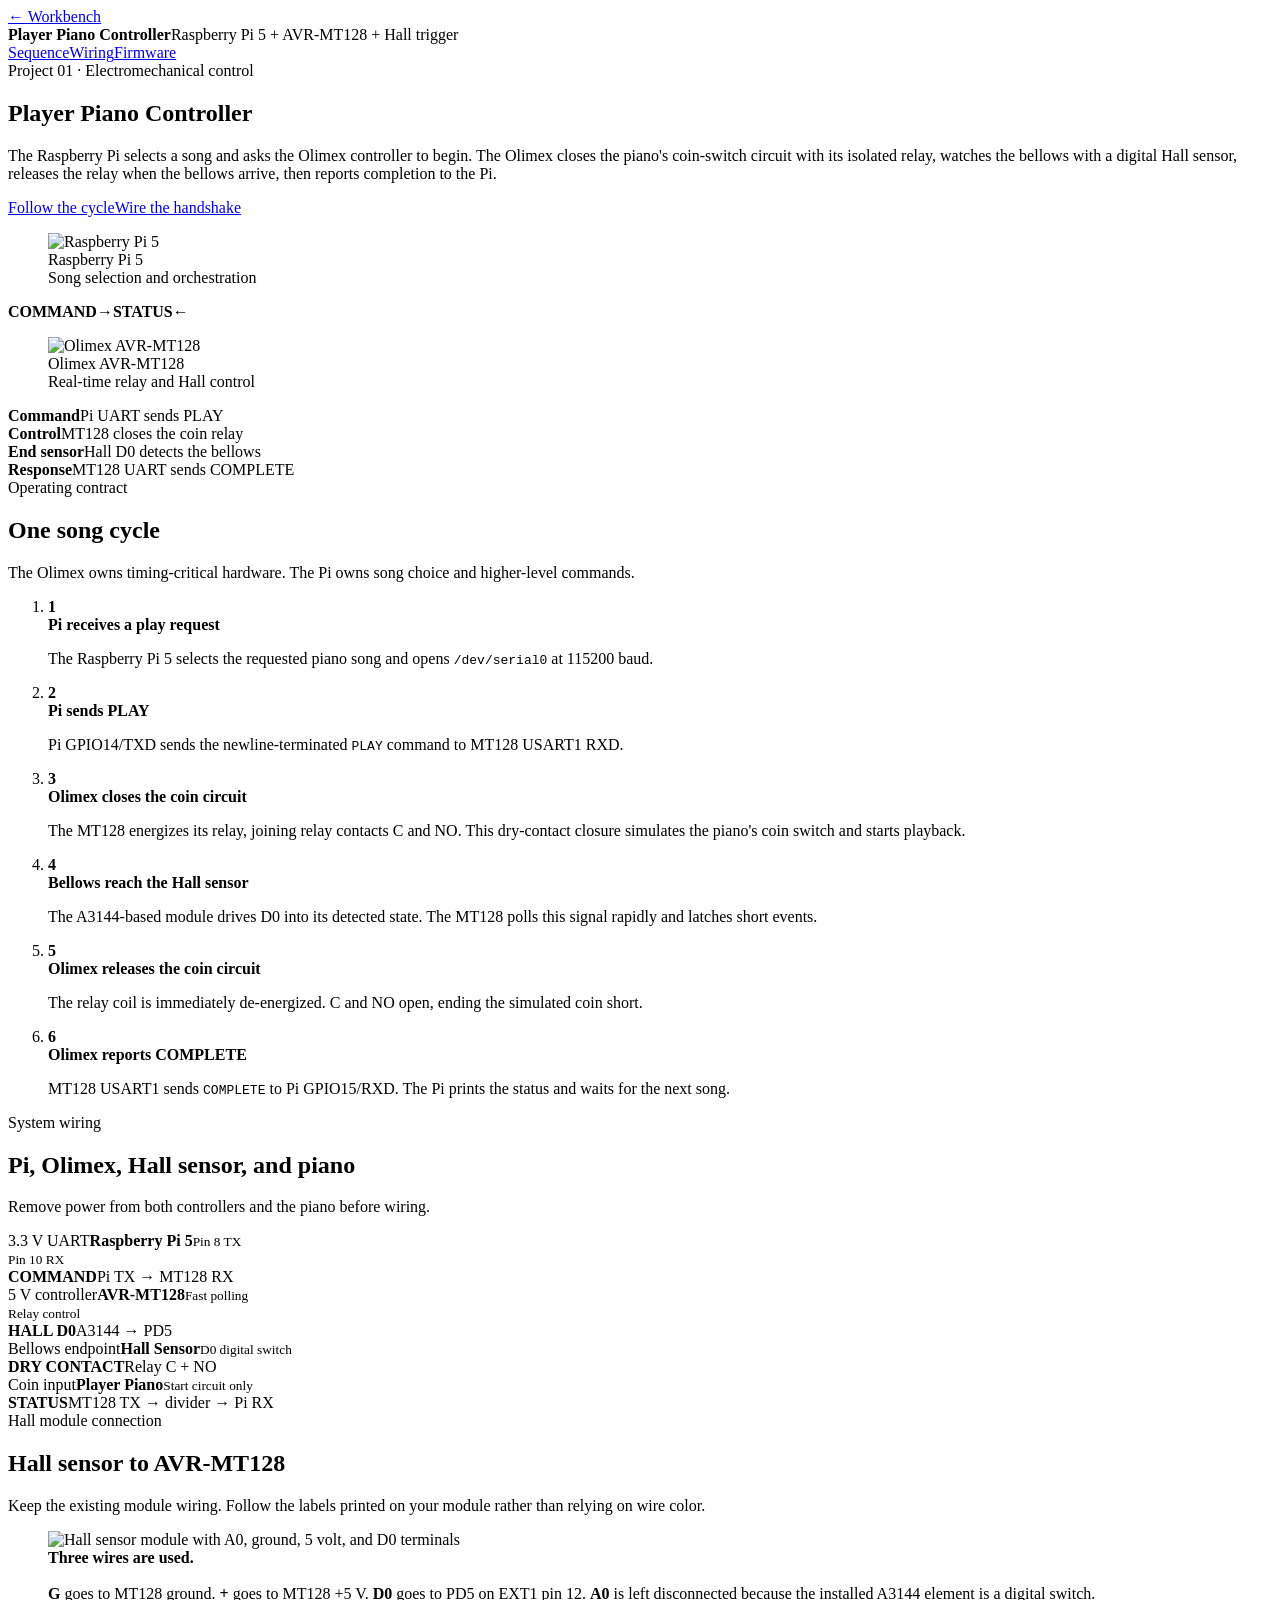
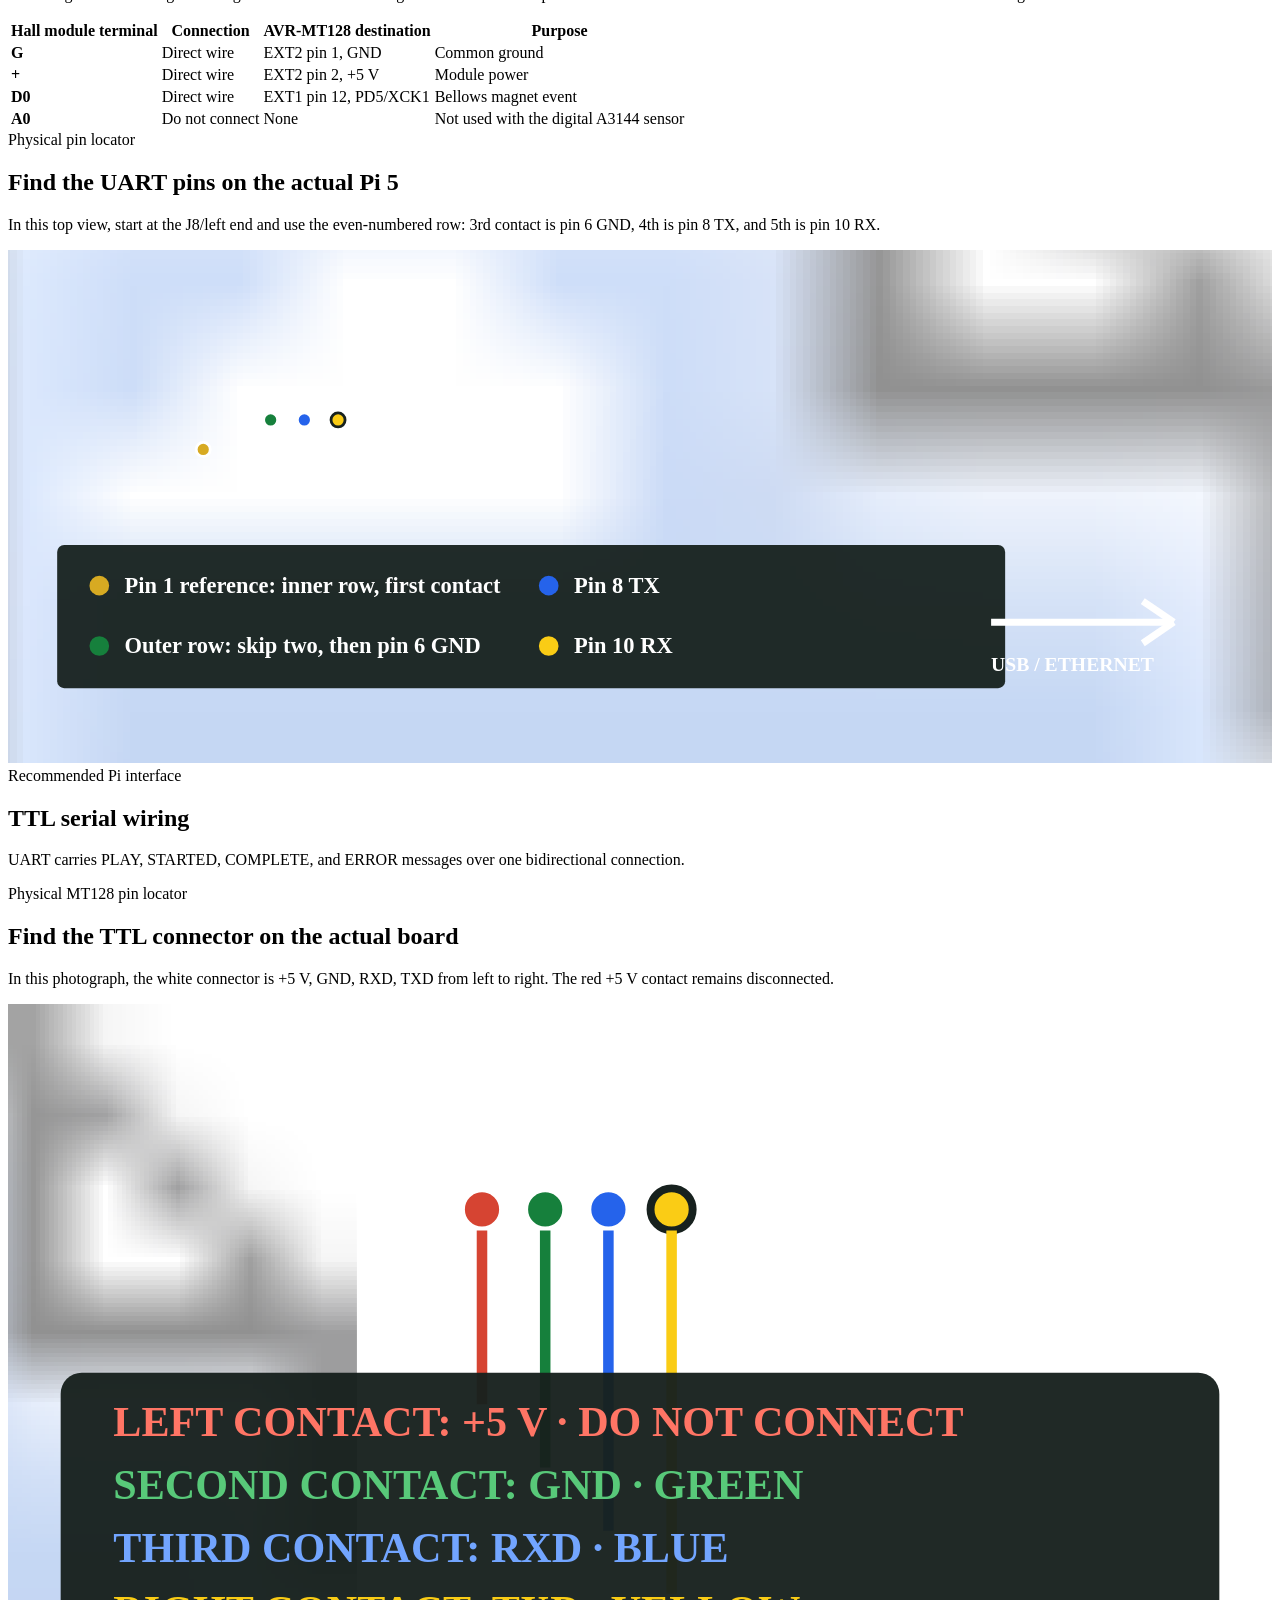
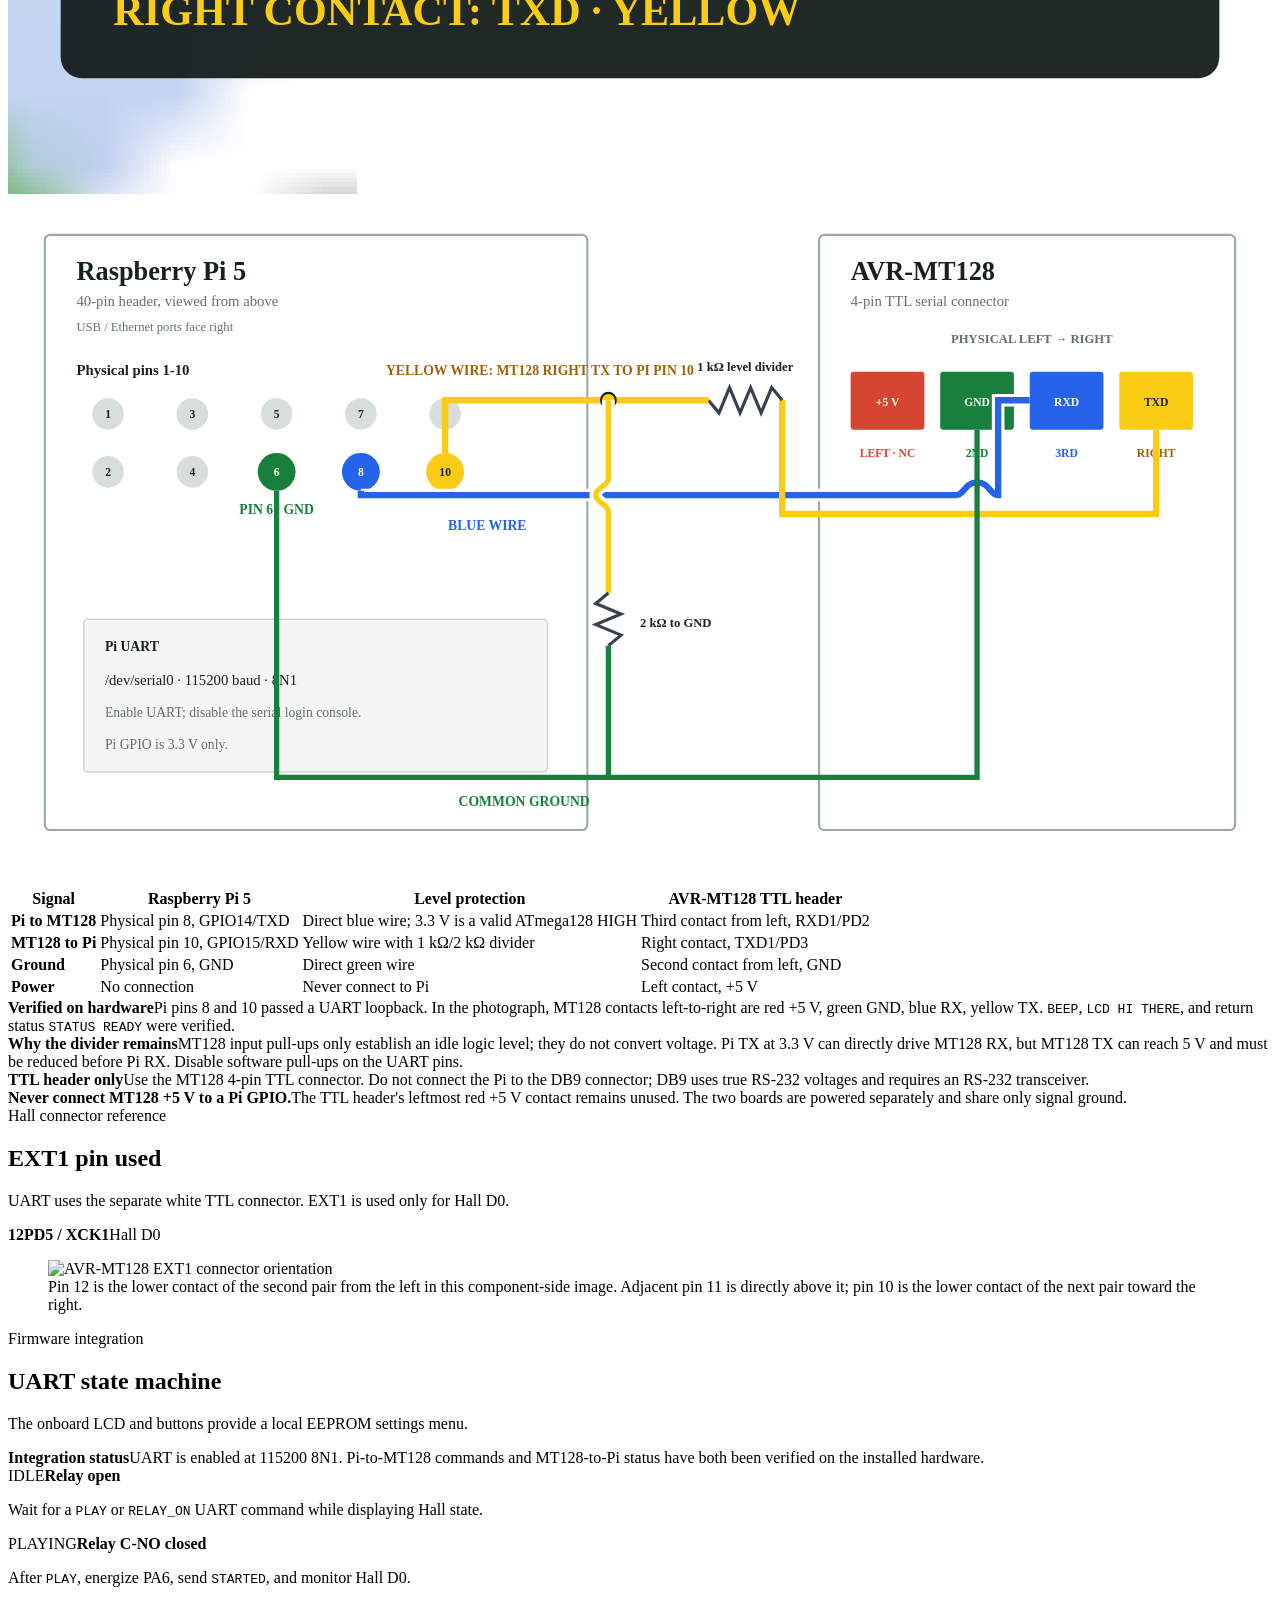
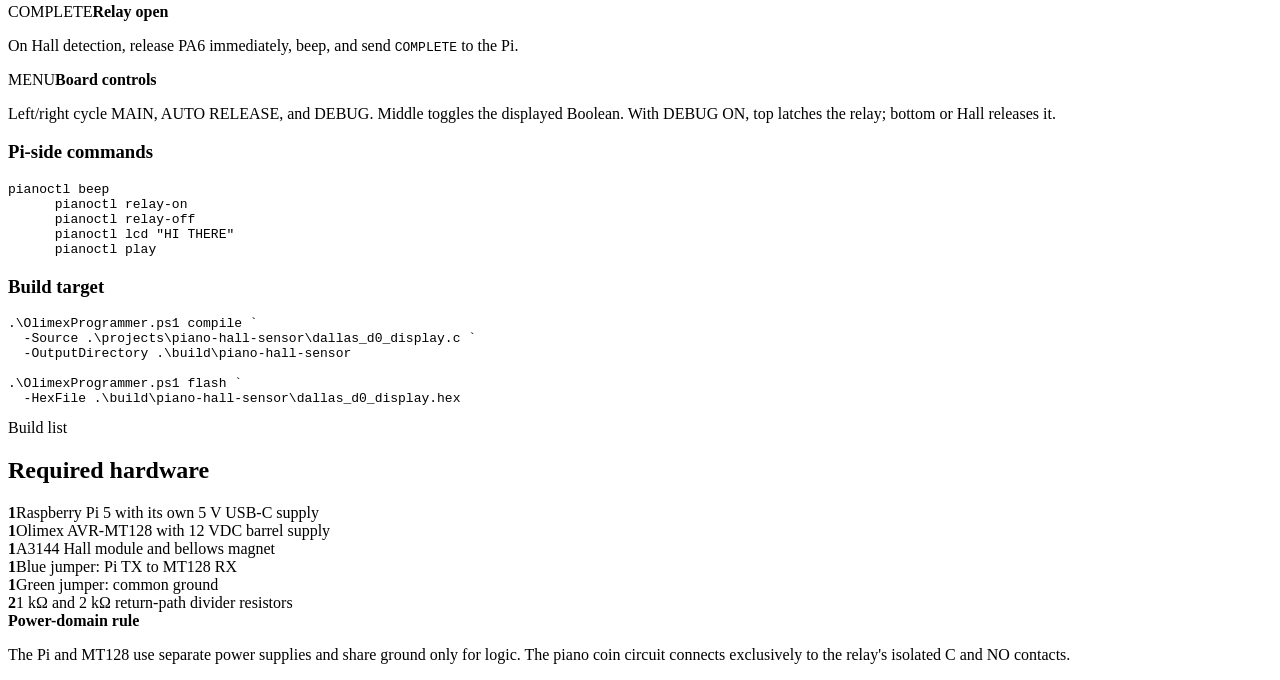
==== commit 4ccb84eb: "Add MT128 relay debug setting" ====
--- a/web-ide/static/projects/player-piano-controller.html
+++ b/web-ide/static/projects/player-piano-controller.html
@@ -221,7 +221,7 @@
         <article><span>IDLE</span><strong>Relay open</strong><p>Wait for a <code>PLAY</code> or <code>RELAY_ON</code> UART command while displaying Hall state.</p></article>
         <article><span>PLAYING</span><strong>Relay C-NO closed</strong><p>After <code>PLAY</code>, energize PA6, send <code>STARTED</code>, and monitor Hall D0.</p></article>
         <article><span>COMPLETE</span><strong>Relay open</strong><p>On Hall detection, release PA6 immediately, beep, and send <code>COMPLETE</code> to the Pi.</p></article>
-        <article><span>MENU</span><strong>Board controls</strong><p>Left/right cycle the main and EEPROM setting pages. Middle toggles the displayed Boolean; down remains an emergency relay release.</p></article>
+        <article><span>MENU</span><strong>Board controls</strong><p>Left/right cycle MAIN, AUTO RELEASE, and DEBUG. Middle toggles the displayed Boolean. With DEBUG ON, top latches the relay; bottom or Hall releases it.</p></article>
       </div>
       <div class="protocol-code">
         <div><h3>Pi-side commands</h3><pre><code>pianoctl beep
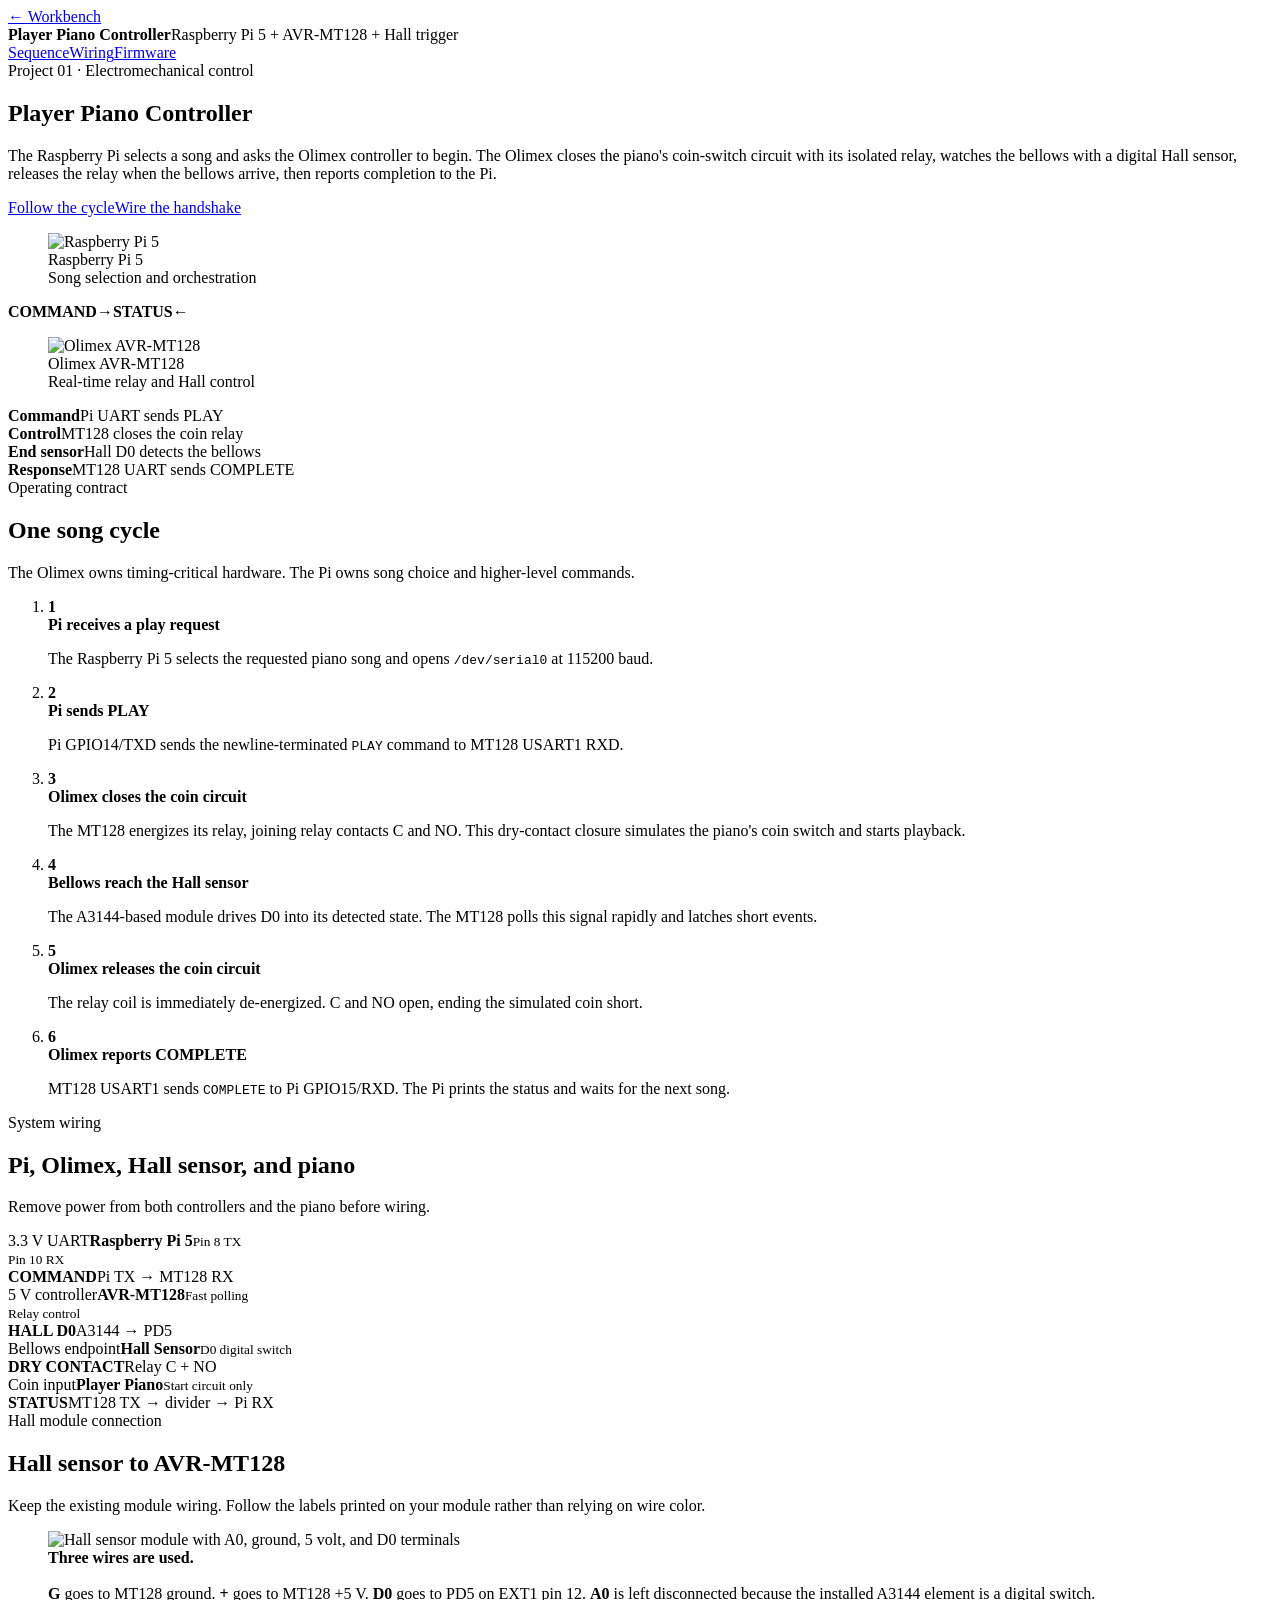
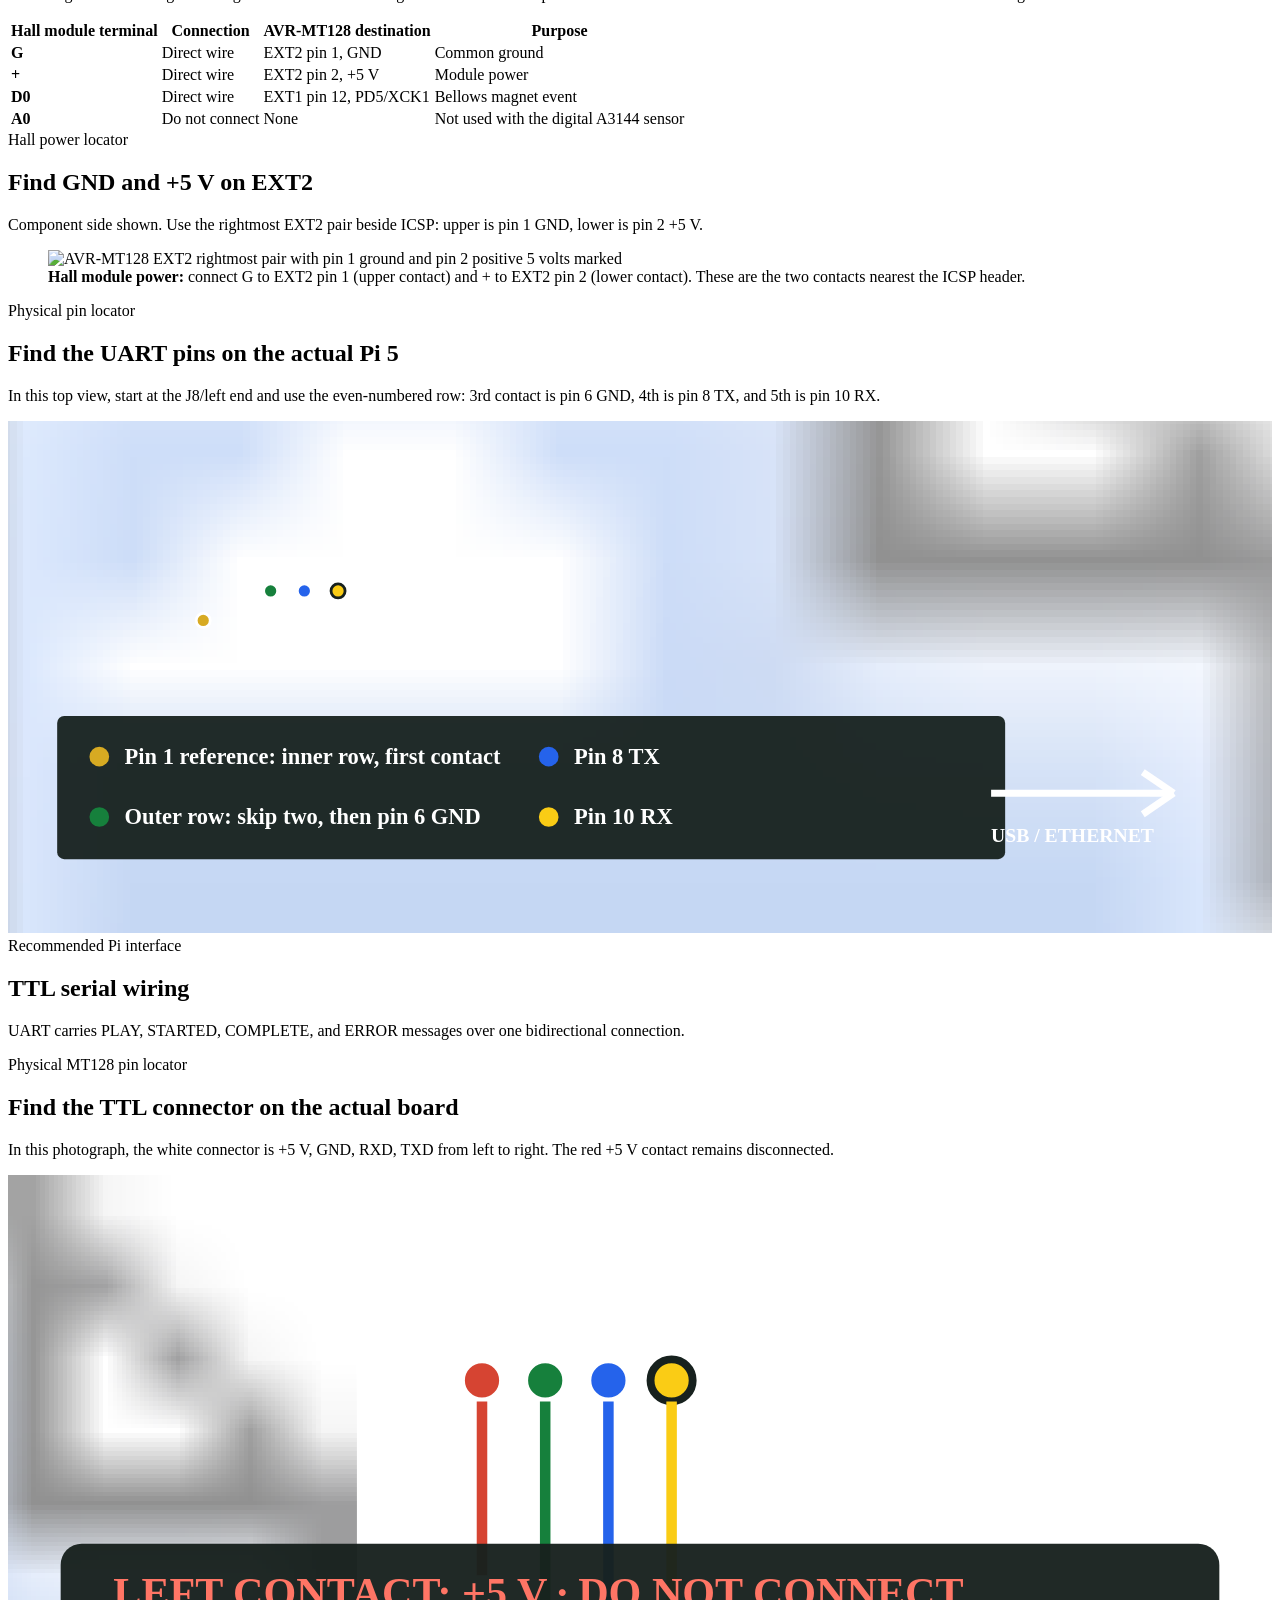
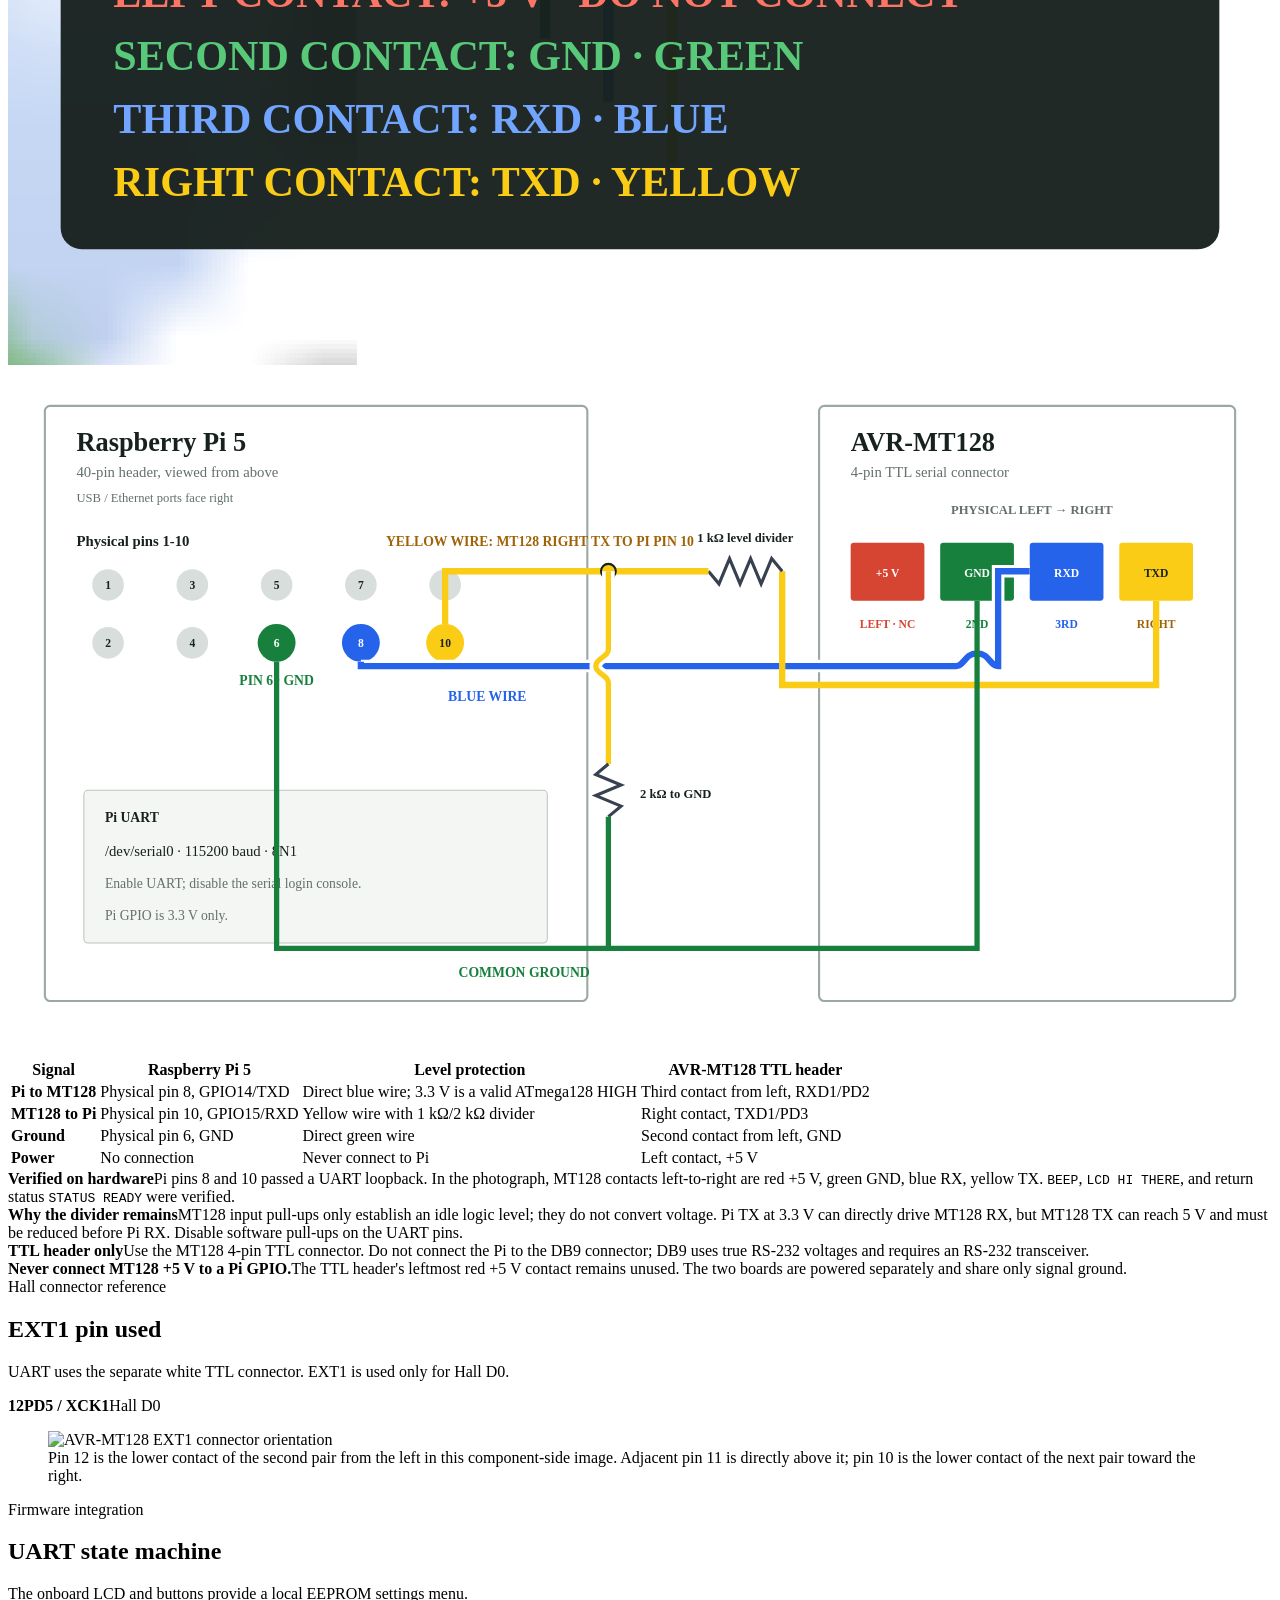
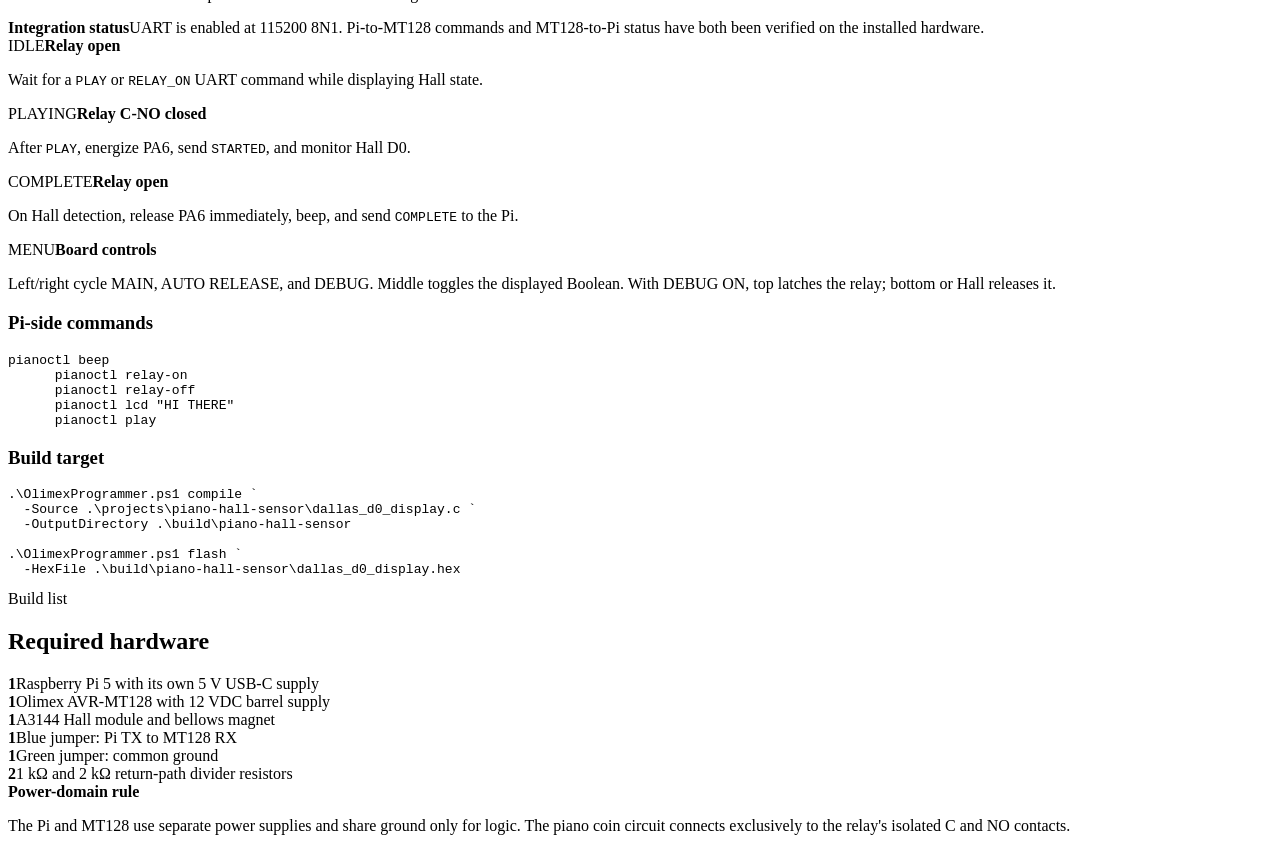
==== commit 42b5f073: "Document MT128 sensor power pins" ====
--- a/web-ide/static/projects/player-piano-controller.html
+++ b/web-ide/static/projects/player-piano-controller.html
@@ -78,6 +78,9 @@
           </tbody>
         </table>
       </div>
+
+      <div class="section-heading"><div><span class="eyebrow">Hall power locator</span><h2>Find GND and +5 V on EXT2</h2></div><p>Component side shown. Use the rightmost EXT2 pair beside ICSP: upper is pin 1 GND, lower is pin 2 +5 V.</p></div>
+      <figure class="ext1-reference"><img src="/images/projects/piano-hall-sensor/ext2-pins-1-2.webp" alt="AVR-MT128 EXT2 rightmost pair with pin 1 ground and pin 2 positive 5 volts marked"><figcaption><strong>Hall module power:</strong> connect G to EXT2 pin 1 (upper contact) and + to EXT2 pin 2 (lower contact). These are the two contacts nearest the ICSP header.</figcaption></figure>
 
       <div class="section-heading"><div><span class="eyebrow">Physical pin locator</span><h2>Find the UART pins on the actual Pi 5</h2></div><p>In this top view, start at the J8/left end and use the even-numbered row: 3rd contact is pin 6 GND, 4th is pin 8 TX, and 5th is pin 10 RX.</p></div>
       <div class="schematic-wrap pi-photo-locator">
